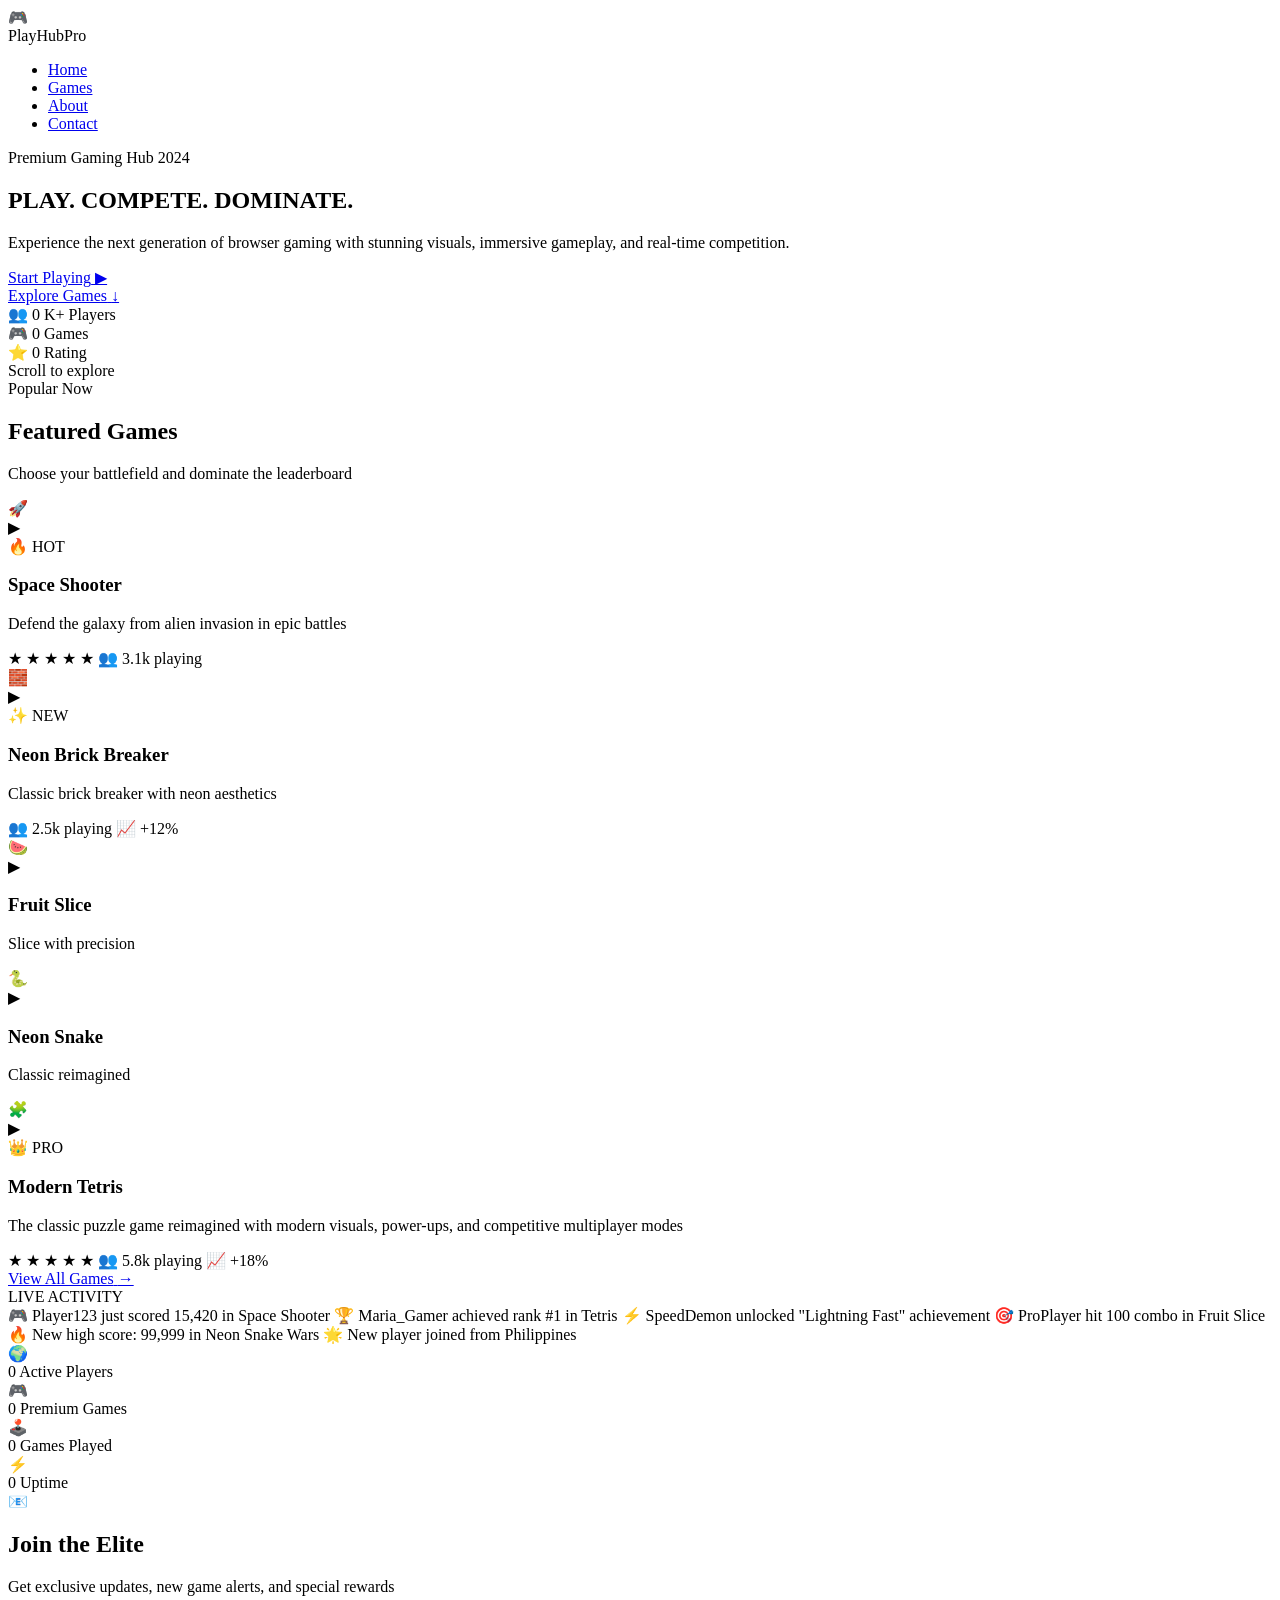
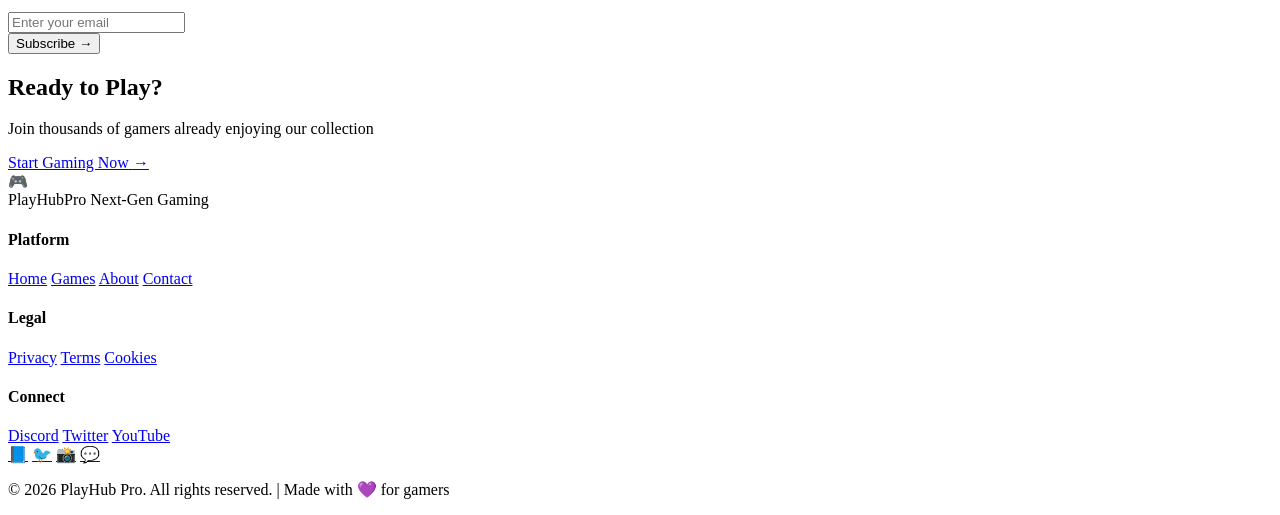
==== index.html @ 6b08fc62 "Add files via upload" ====
<!DOCTYPE html>
<html lang="tl">
<head>
    <meta charset="UTF-8">
    <meta name="viewport" content="width=device-width, initial-scale=1.0">
    <title>PlayHub Pro - Next-Gen Gaming Experience</title>
    <link rel="stylesheet" href="assets/css/index.css">
    <link href="https://fonts.googleapis.com/css2?family=Orbitron:wght@400;700;900&family=Poppins:wght@300;400;600;700&display=swap" rel="stylesheet">
</head>
<body>
    <!-- Custom Cursor -->
    <div class="cursor"></div>
    <div class="cursor-follower"></div>

    <!-- Navigation -->
    <nav class="navbar">
        <div class="nav-brand">
            <div class="logo-wrapper">
                <span class="logo-icon">🎮</span>
                <div class="logo-particles"></div>
            </div>
            <span class="logo-text">PlayHub<span class="pro">Pro</span></span>
        </div>
        <ul class="nav-links">
            <li><a href="index.html" class="active">Home</a></li>
            <li><a href="games.html">Games</a></li>
            <li><a href="about.html">About</a></li>
            <li><a href="contact.html">Contact</a></li>
        </ul>
        <div class="hamburger">
            <span></span>
            <span></span>
            <span></span>
        </div>
    </nav>

    <main class="home-page">
        <!-- Hero Section -->
        <section class="hero-section">
            <div class="hero-particles" id="heroParticles"></div>
            <div class="hero-glow"></div>
            
            <!-- Floating Shapes -->
            <div class="hero-shapes">
                <div class="shape shape-1"></div>
                <div class="shape shape-2"></div>
                <div class="shape shape-3"></div>
                <div class="shape shape-4"></div>
            </div>

            <div class="hero-content">
                <div class="hero-badge">
                    <span class="badge-pulse"></span>
                    <span>Premium Gaming Hub 2024</span>
                </div>
                
                <h1 class="glitch">
                    <span class="glitch-line">PLAY.</span>
                    <span class="glitch-line">COMPETE.</span>
                    <span class="glitch-line">DOMINATE.</span>
                </h1>
                
                <p class="subtitle">Experience the next generation of browser gaming with stunning visuals, immersive gameplay, and real-time competition.</p>
                
                <div class="hero-buttons">
                    <a href="games.html" class="cta-btn magnetic-btn">
                        <span>Start Playing</span>
                        <span class="btn-icon">▶</span>
                        <div class="btn-shine"></div>
                    </a>
                    <a href="#games" class="btn-secondary magnetic-btn">
                        <span>Explore Games</span>
                        <span class="btn-icon">↓</span>
                    </a>
                </div>
                
                <div class="hero-stats">
                    <div class="h-stat">
                        <span class="h-icon">👥</span>
                        <span class="h-value" data-target="50">0</span>
                        <span class="h-label">K+ Players</span>
                    </div>
                    <div class="h-stat">
                        <span class="h-icon">🎮</span>
                        <span class="h-value" data-target="15">0</span>
                        <span class="h-label">Games</span>
                    </div>
                    <div class="h-stat">
                        <span class="h-icon">⭐</span>
                        <span class="h-value" data-target="4.9">0</span>
                        <span class="h-label">Rating</span>
                    </div>
                </div>
            </div>
            
            <div class="scroll-indicator">
                <div class="mouse">
                    <div class="wheel"></div>
                </div>
                <span>Scroll to explore</span>
            </div>
        </section>

        <!-- Featured Games Section -->
        <section class="games-section" id="games">
            <div class="section-header">
                <span class="section-badge">Popular Now</span>
                <h2 class="section-title">Featured Games</h2>
                <p class="section-subtitle">Choose your battlefield and dominate the leaderboard</p>
            </div>
            
            <div class="container">
                <div class="games-grid">
                    <!-- Large Card -->
                    <div class="game-card card-large" data-tilt>
                        <div class="card-border"></div>
                        <div class="card-glow"></div>
                        <div class="card-image">
                            <div class="game-icon-wrapper">
                                <div class="game-icon">🚀</div>
                                <div class="icon-ring"></div>
                            </div>
                            <div class="card-overlay">
                                <span class="play-btn">▶</span>
                            </div>
                            <span class="card-badge badge-hot">🔥 HOT</span>
                        </div>
                        <div class="card-content">
                            <h3>Space Shooter</h3>
                            <p>Defend the galaxy from alien invasion in epic battles</p>
                            <div class="card-stats">
                                <div class="stat-bar">
                                    <div class="stat-fill" style="--target-width: 60%"></div>
                                </div>
                                <div class="stat-row">
                                    <span class="difficulty">
                                        <span class="star filled">★</span>
                                        <span class="star filled">★</span>
                                        <span class="star filled">★</span>
                                        <span class="star">★</span>
                                        <span class="star">★</span>
                                    </span>
                                    <span class="players">👥 3.1k playing</span>
                                </div>
                            </div>
                        </div>
                    </div>

                    <!-- Medium Card -->
                    <div class="game-card card-medium" data-tilt>
                        <div class="card-border"></div>
                        <div class="card-glow"></div>
                        <div class="card-image">
                            <div class="game-icon-wrapper">
                                <div class="game-icon">🧱</div>
                            </div>
                            <div class="card-overlay">
                                <span class="play-btn">▶</span>
                            </div>
                            <span class="card-badge badge-new">✨ NEW</span>
                        </div>
                        <div class="card-content">
                            <h3>Neon Brick Breaker</h3>
                            <p>Classic brick breaker with neon aesthetics</p>
                            <div class="card-stats">
                                <span class="players">👥 2.5k playing</span>
                                <span class="trend up">📈 +12%</span>
                            </div>
                        </div>
                    </div>

                    <!-- Small Cards -->
                    <div class="game-card card-small" data-tilt>
                        <div class="card-border"></div>
                        <div class="card-image">
                            <div class="game-icon-wrapper">
                                <div class="game-icon">🍉</div>
                            </div>
                            <div class="card-overlay">
                                <span class="play-btn">▶</span>
                            </div>
                        </div>
                        <div class="card-content">
                            <h3>Fruit Slice</h3>
                            <p>Slice with precision</p>
                        </div>
                    </div>

                    <div class="game-card card-small" data-tilt>
                        <div class="card-border"></div>
                        <div class="card-image">
                            <div class="game-icon-wrapper">
                                <div class="game-icon">🐍</div>
                            </div>
                            <div class="card-overlay">
                                <span class="play-btn">▶</span>
                            </div>
                        </div>
                        <div class="card-content">
                            <h3>Neon Snake</h3>
                            <p>Classic reimagined</p>
                        </div>
                    </div>

                    <!-- Wide Card -->
                    <div class="game-card card-wide" data-tilt>
                        <div class="card-border"></div>
                        <div class="card-glow"></div>
                        <div class="card-image">
                            <div class="game-icon-wrapper">
                                <div class="game-icon">🧩</div>
                            </div>
                            <div class="card-overlay">
                                <span class="play-btn">▶</span>
                            </div>
                            <span class="card-badge badge-pro">👑 PRO</span>
                        </div>
                        <div class="card-content">
                            <h3>Modern Tetris</h3>
                            <p>The classic puzzle game reimagined with modern visuals, power-ups, and competitive multiplayer modes</p>
                            <div class="card-stats">
                                <div class="stat-row">
                                    <span class="difficulty">
                                        <span class="star filled">★</span>
                                        <span class="star filled">★</span>
                                        <span class="star filled">★</span>
                                        <span class="star filled">★</span>
                                        <span class="star filled">★</span>
                                    </span>
                                    <span class="players">👥 5.8k playing</span>
                                    <span class="trend up">📈 +18%</span>
                                </div>
                            </div>
                        </div>
                    </div>
                </div>
                
                <div class="view-all-wrapper">
                    <a href="games.html" class="btn-outline magnetic-btn">
                        <span>View All Games</span>
                        <span class="btn-icon">→</span>
                    </a>
                </div>
            </div>
        </section>

        <!-- Live Activity Section -->
        <section class="live-section">
            <div class="live-header">
                <div class="live-indicator">
                    <span class="live-dot"></span>
                    <span class="live-text">LIVE ACTIVITY</span>
                </div>
            </div>
            <div class="activity-ticker">
                <div class="ticker-content" id="ticker">
                    <span class="activity-item">🎮 Player123 just scored 15,420 in Space Shooter</span>
                    <span class="activity-item">🏆 Maria_Gamer achieved rank #1 in Tetris</span>
                    <span class="activity-item">⚡ SpeedDemon unlocked "Lightning Fast" achievement</span>
                    <span class="activity-item">🎯 ProPlayer hit 100 combo in Fruit Slice</span>
                    <span class="activity-item">🔥 New high score: 99,999 in Neon Snake Wars</span>
                    <span class="activity-item">🌟 New player joined from Philippines</span>
                </div>
            </div>
        </section>

        <!-- Stats Section -->
        <section class="stats-section">
            <div class="stats-glow"></div>
            <div class="container">
                <div class="stats-grid">
                    <div class="stat-box">
                        <div class="stat-icon-wrap">
                            <span class="s-icon">🌍</span>
                        </div>
                        <span class="s-number" data-target="50" data-suffix="K+">0</span>
                        <span class="s-label">Active Players</span>
                        <div class="s-progress">
                            <div class="s-fill"></div>
                        </div>
                    </div>
                    <div class="stat-box">
                        <div class="stat-icon-wrap">
                            <span class="s-icon">🎮</span>
                        </div>
                        <span class="s-number" data-target="15" data-suffix="+">0</span>
                        <span class="s-label">Premium Games</span>
                        <div class="s-progress">
                            <div class="s-fill"></div>
                        </div>
                    </div>
                    <div class="stat-box">
                        <div class="stat-icon-wrap">
                            <span class="s-icon">🕹️</span>
                        </div>
                        <span class="s-number" data-target="1" data-suffix="M+">0</span>
                        <span class="s-label">Games Played</span>
                        <div class="s-progress">
                            <div class="s-fill"></div>
                        </div>
                    </div>
                    <div class="stat-box">
                        <div class="stat-icon-wrap">
                            <span class="s-icon">⚡</span>
                        </div>
                        <span class="s-number" data-target="99" data-suffix="%">0</span>
                        <span class="s-label">Uptime</span>
                        <div class="s-progress">
                            <div class="s-fill"></div>
                        </div>
                    </div>
                </div>
            </div>
        </section>

        <!-- Newsletter Section -->
        <section class="newsletter-section">
            <div class="newsletter-glow"></div>
            <div class="newsletter-content">
                <div class="newsletter-icon">📧</div>
                <h2>Join the Elite</h2>
                <p>Get exclusive updates, new game alerts, and special rewards</p>
                <form class="newsletter-form">
                    <div class="input-wrapper magnetic-input">
                        <input type="email" placeholder="Enter your email" required>
                        <div class="input-border"></div>
                    </div>
                    <button type="submit" class="cta-btn submit-btn">
                        <span>Subscribe</span>
                        <span class="btn-icon">→</span>
                    </button>
                </form>
            </div>
        </section>

        <!-- CTA Section -->
        <section class="cta-section">
            <div class="cta-glow"></div>
            <div class="cta-content">
                <h2>Ready to Play?</h2>
                <p>Join thousands of gamers already enjoying our collection</p>
                <a href="games.html" class="cta-btn magnetic-btn">
                    <span>Start Gaming Now</span>
                    <span class="btn-icon">→</span>
                    <div class="btn-shine"></div>
                </a>
            </div>
        </section>
    </main>

    <!-- Footer -->
    <footer class="footer">
        <div class="footer-glow"></div>
        <div class="footer-content">
            <div class="footer-brand">
                <div class="logo-wrapper">
                    <span class="logo-icon">🎮</span>
                </div>
                <div class="brand-text">
                    <span class="brand-name">PlayHub<span class="pro">Pro</span></span>
                    <span class="brand-tagline">Next-Gen Gaming</span>
                </div>
            </div>
            <div class="footer-links">
                <div class="link-group">
                    <h4>Platform</h4>
                    <a href="index.html">Home</a>
                    <a href="games.html">Games</a>
                    <a href="about.html">About</a>
                    <a href="contact.html">Contact</a>
                </div>
                <div class="link-group">
                    <h4>Legal</h4>
                    <a href="#">Privacy</a>
                    <a href="#">Terms</a>
                    <a href="#">Cookies</a>
                </div>
                <div class="link-group">
                    <h4>Connect</h4>
                    <a href="#">Discord</a>
                    <a href="#">Twitter</a>
                    <a href="#">YouTube</a>
                </div>
            </div>
            <div class="footer-social">
                <a href="#" class="social-icon magnetic-icon" data-tooltip="Facebook">📘</a>
                <a href="#" class="social-icon magnetic-icon" data-tooltip="Twitter">🐦</a>
                <a href="#" class="social-icon magnetic-icon" data-tooltip="Instagram">📸</a>
                <a href="#" class="social-icon magnetic-icon" data-tooltip="Discord">💬</a>
            </div>
        </div>
        <div class="footer-bottom">
            <div class="footer-line"></div>
            <p>&copy; 2026 PlayHub Pro. All rights reserved. | Made with 💜 for gamers</p>
        </div>
    </footer>

    <script src="assets/js/index.js"></script>
</body>
</html>
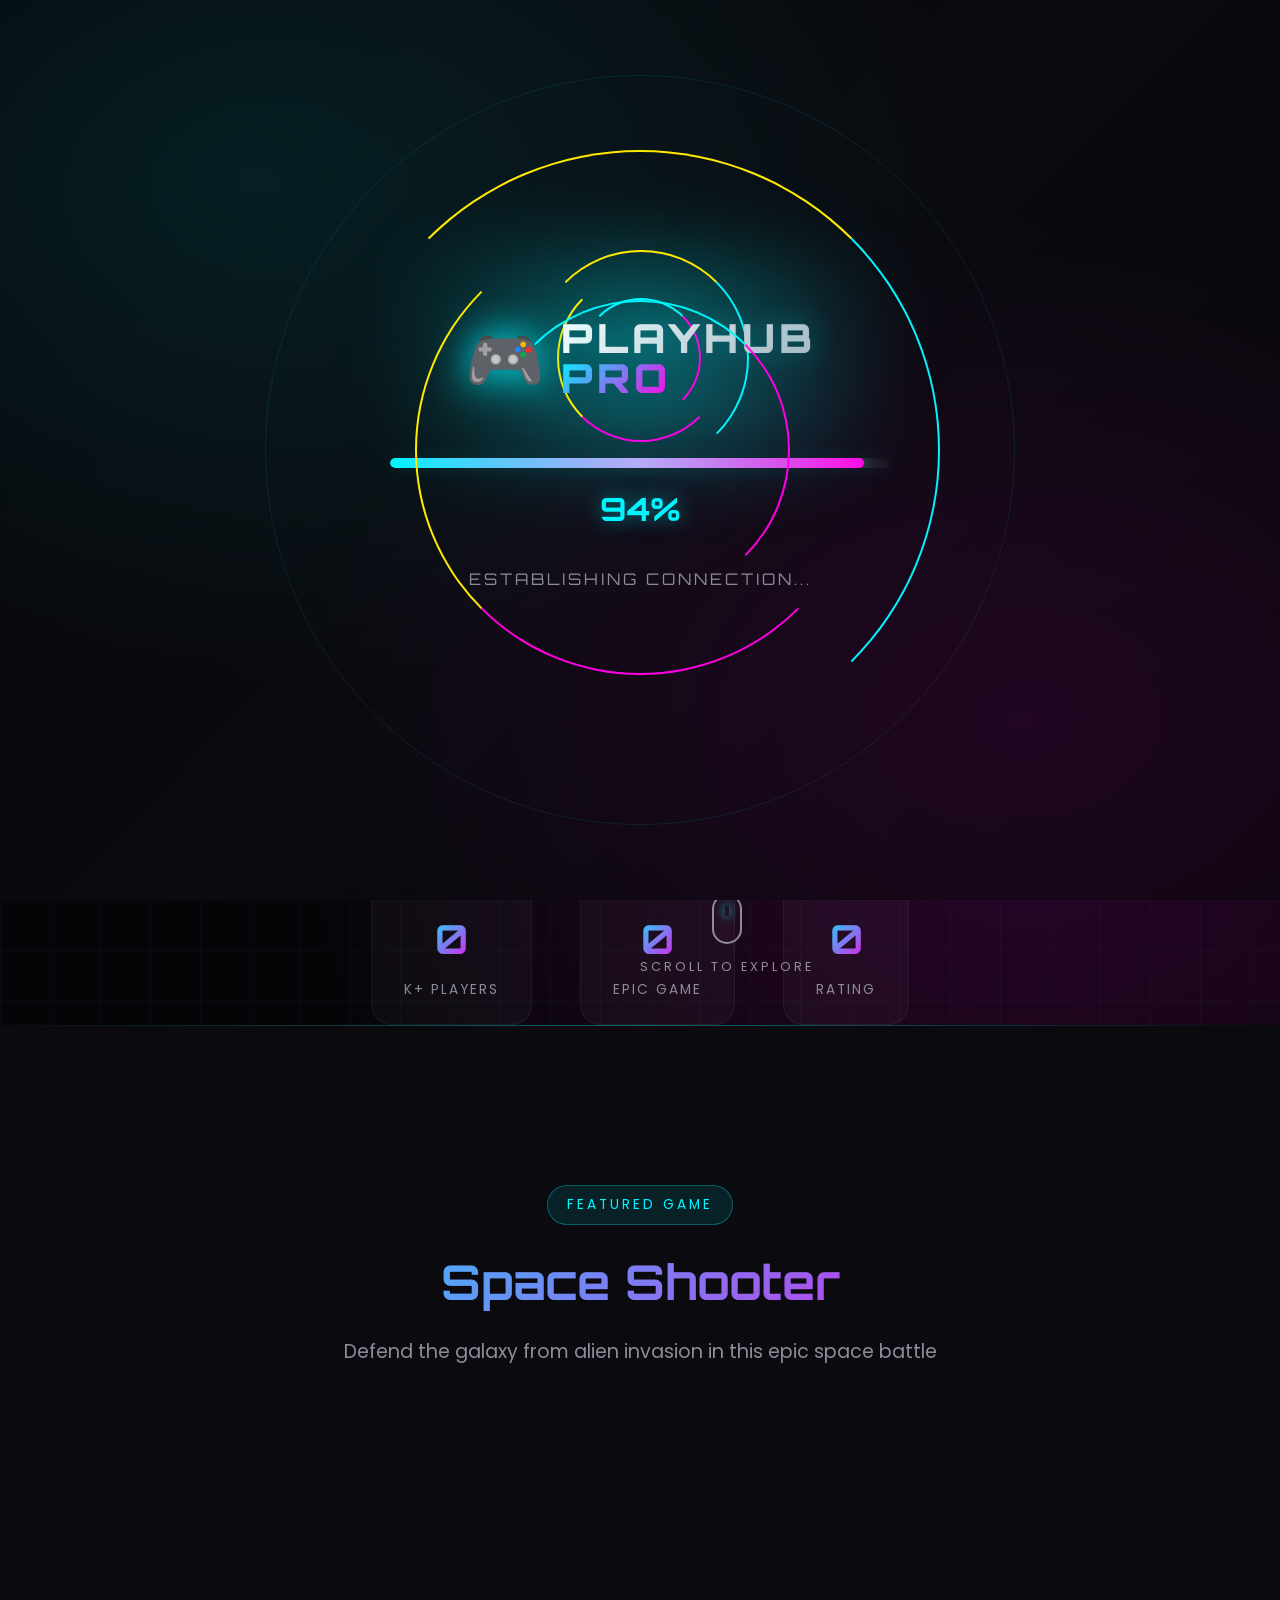
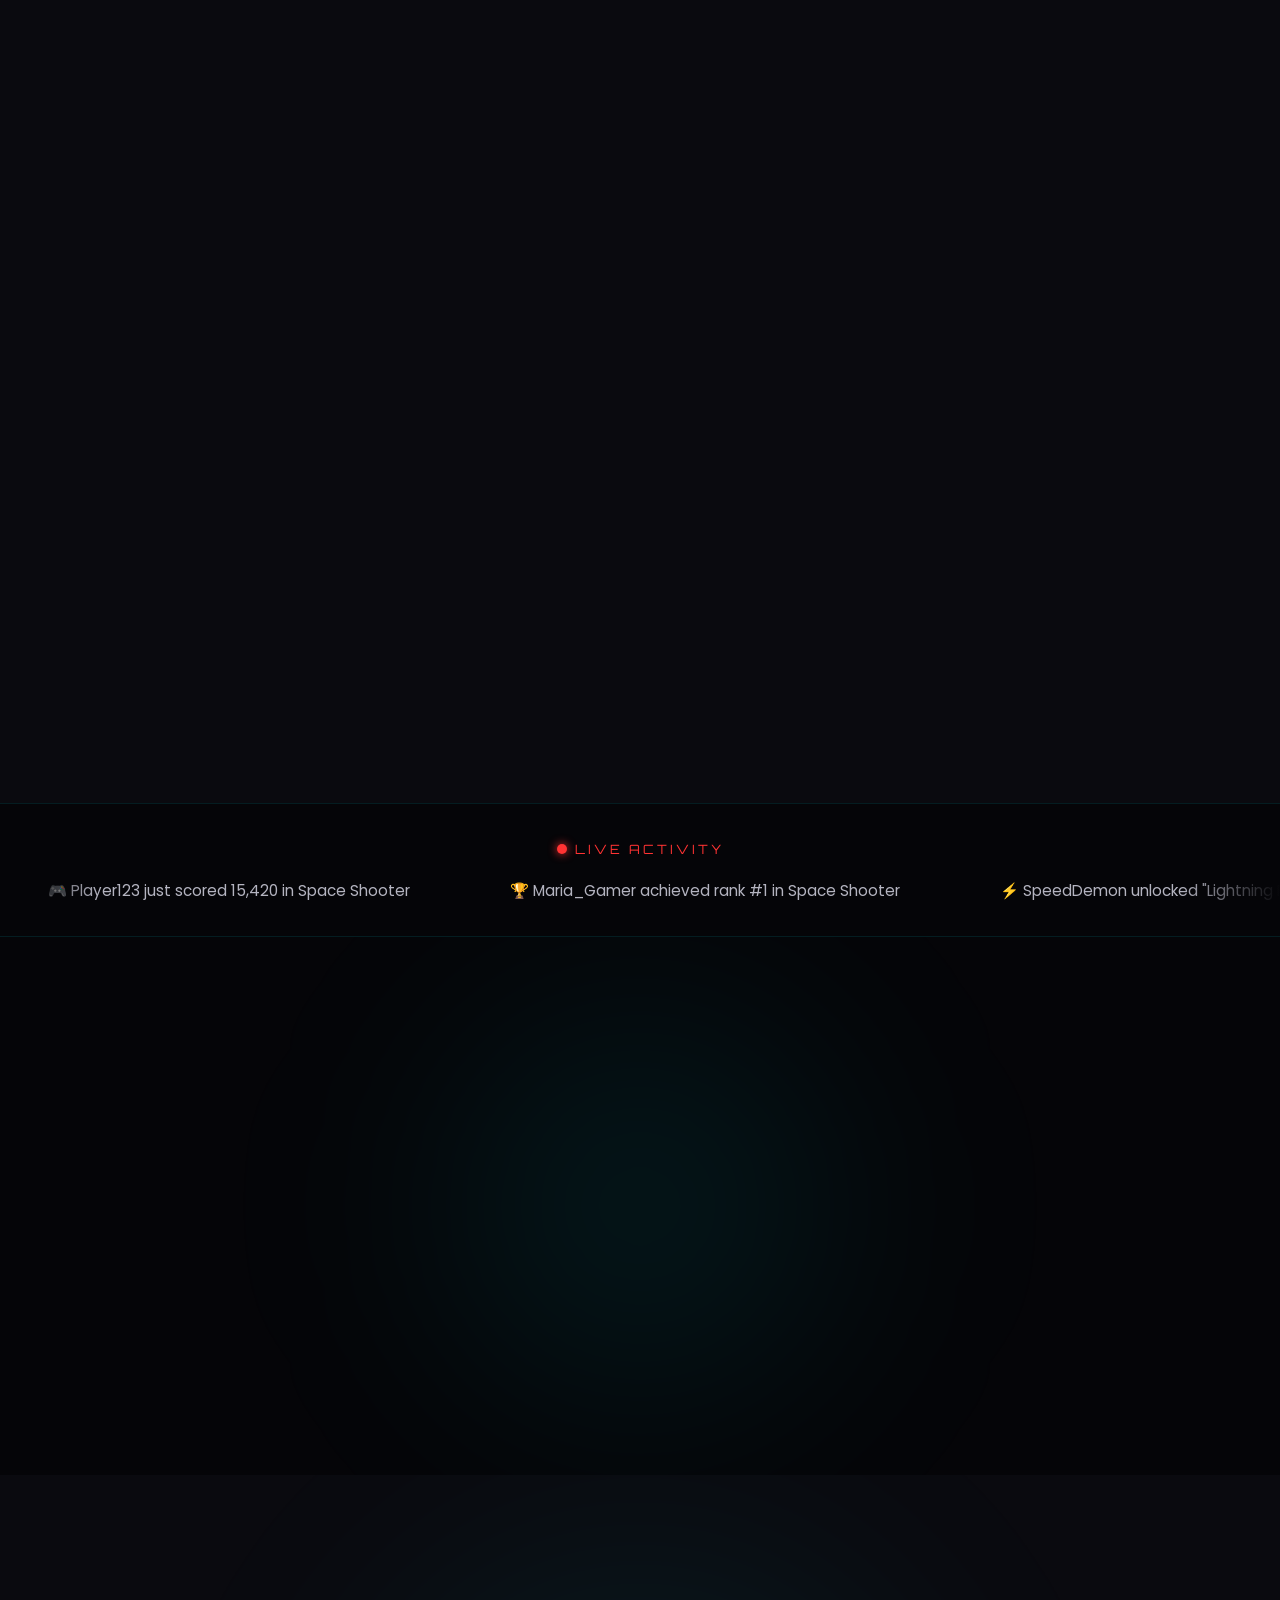
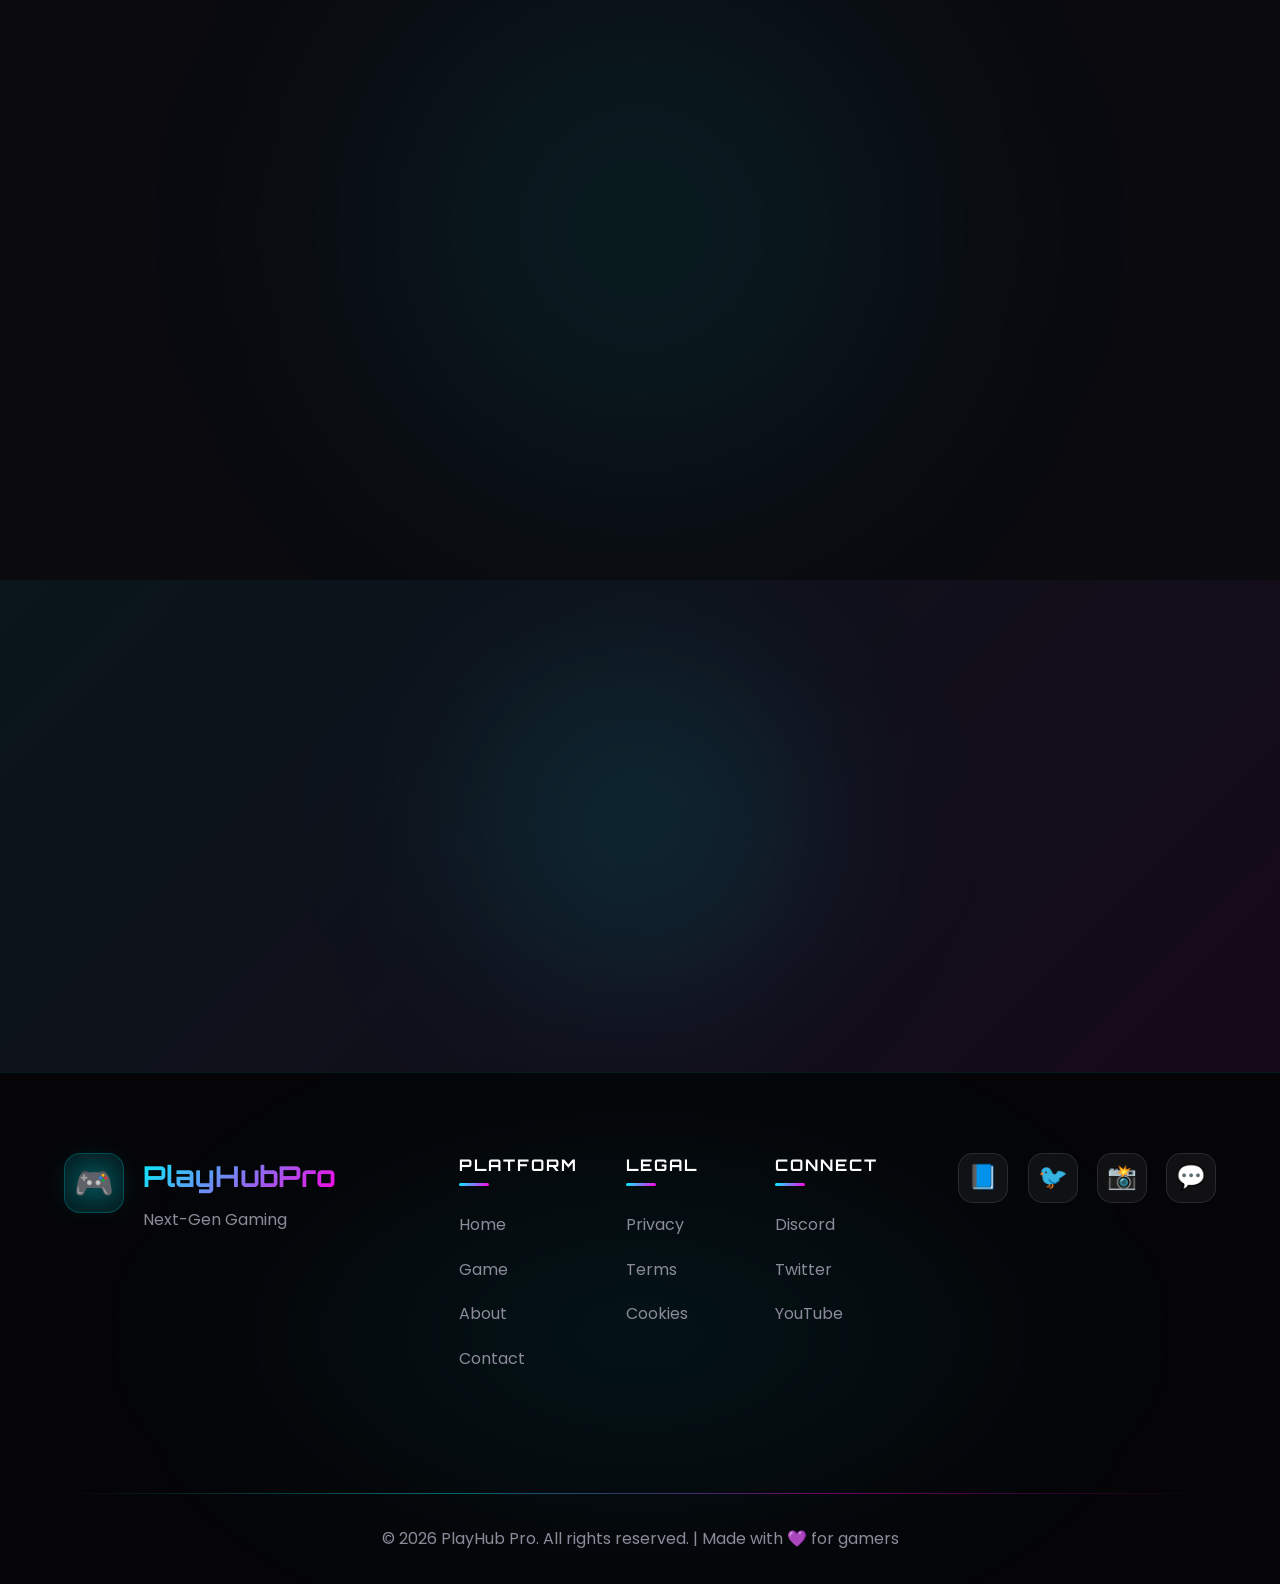
==== commit c67cb31d: "Add files via upload" ====
--- a/index.html
+++ b/index.html
@@ -4,7 +4,7 @@
     <meta charset="UTF-8">
     <meta name="viewport" content="width=device-width, initial-scale=1.0">
     <title>PlayHub Pro - Next-Gen Gaming Experience</title>
-    <link rel="stylesheet" href="assets/css/index.css">
+    <link rel="stylesheet" href="index.css">
     <link href="https://fonts.googleapis.com/css2?family=Orbitron:wght@400;700;900&family=Poppins:wght@300;400;600;700&display=swap" rel="stylesheet">
 </head>
 <body>
@@ -23,7 +23,7 @@
         </div>
         <ul class="nav-links">
             <li><a href="index.html" class="active">Home</a></li>
-            <li><a href="games.html">Games</a></li>
+            <li><a href="game.html">Game</a></li>
             <li><a href="about.html">About</a></li>
             <li><a href="contact.html">Contact</a></li>
         </ul>
@@ -63,13 +63,13 @@
                 <p class="subtitle">Experience the next generation of browser gaming with stunning visuals, immersive gameplay, and real-time competition.</p>
                 
                 <div class="hero-buttons">
-                    <a href="games.html" class="cta-btn magnetic-btn">
+                    <a href="game.html" class="cta-btn magnetic-btn">
                         <span>Start Playing</span>
                         <span class="btn-icon">▶</span>
                         <div class="btn-shine"></div>
                     </a>
-                    <a href="#games" class="btn-secondary magnetic-btn">
-                        <span>Explore Games</span>
+                    <a href="#game-preview" class="btn-secondary magnetic-btn">
+                        <span>View Game</span>
                         <span class="btn-icon">↓</span>
                     </a>
                 </div>
@@ -82,8 +82,8 @@
                     </div>
                     <div class="h-stat">
                         <span class="h-icon">🎮</span>
-                        <span class="h-value" data-target="15">0</span>
-                        <span class="h-label">Games</span>
+                        <span class="h-value" data-target="1">0</span>
+                        <span class="h-label">Epic Game</span>
                     </div>
                     <div class="h-stat">
                         <span class="h-icon">⭐</span>
@@ -101,145 +101,52 @@
             </div>
         </section>
 
-        <!-- Featured Games Section -->
-        <section class="games-section" id="games">
+        <!-- Featured Game Section -->
+        <section class="games-section" id="game-preview">
             <div class="section-header">
-                <span class="section-badge">Popular Now</span>
-                <h2 class="section-title">Featured Games</h2>
-                <p class="section-subtitle">Choose your battlefield and dominate the leaderboard</p>
+                <span class="section-badge">Featured Game</span>
+                <h2 class="section-title">Space Shooter</h2>
+                <p class="section-subtitle">Defend the galaxy from alien invasion in this epic space battle</p>
             </div>
             
             <div class="container">
-                <div class="games-grid">
-                    <!-- Large Card -->
-                    <div class="game-card card-large" data-tilt>
-                        <div class="card-border"></div>
-                        <div class="card-glow"></div>
-                        <div class="card-image">
-                            <div class="game-icon-wrapper">
-                                <div class="game-icon">🚀</div>
-                                <div class="icon-ring"></div>
+                <div class="featured-game-card" data-tilt>
+                    <div class="card-border"></div>
+                    <div class="card-glow"></div>
+                    <div class="card-image">
+                        <div class="game-icon-wrapper">
+                            <div class="game-icon">🚀</div>
+                            <div class="icon-ring"></div>
+                        </div>
+                        <div class="card-overlay">
+                            <a href="game.html" class="play-btn">▶</a>
+                        </div>
+                        <span class="card-badge badge-hot">🔥 HOT</span>
+                    </div>
+                    <div class="card-content">
+                        <h3>Space Shooter</h3>
+                        <p>Pilot your spacecraft through waves of alien invaders. Collect power-ups, dodge enemy fire, and save the galaxy in this action-packed shooting game.</p>
+                        <div class="card-stats">
+                            <div class="stat-bar">
+                                <div class="stat-fill" style="--target-width: 85%"></div>
                             </div>
-                            <div class="card-overlay">
-                                <span class="play-btn">▶</span>
+                            <div class="stat-row">
+                                <span class="difficulty">
+                                    <span class="star filled">★</span>
+                                    <span class="star filled">★</span>
+                                    <span class="star filled">★</span>
+                                    <span class="star filled">★</span>
+                                    <span class="star">★</span>
+                                </span>
+                                <span class="players">👥 12.5k playing</span>
+                                <span class="trend up">📈 +24%</span>
                             </div>
-                            <span class="card-badge badge-hot">🔥 HOT</span>
-                        </div>
-                        <div class="card-content">
-                            <h3>Space Shooter</h3>
-                            <p>Defend the galaxy from alien invasion in epic battles</p>
-                            <div class="card-stats">
-                                <div class="stat-bar">
-                                    <div class="stat-fill" style="--target-width: 60%"></div>
-                                </div>
-                                <div class="stat-row">
-                                    <span class="difficulty">
-                                        <span class="star filled">★</span>
-                                        <span class="star filled">★</span>
-                                        <span class="star filled">★</span>
-                                        <span class="star">★</span>
-                                        <span class="star">★</span>
-                                    </span>
-                                    <span class="players">👥 3.1k playing</span>
-                                </div>
-                            </div>
-                        </div>
-                    </div>
-
-                    <!-- Medium Card -->
-                    <div class="game-card card-medium" data-tilt>
-                        <div class="card-border"></div>
-                        <div class="card-glow"></div>
-                        <div class="card-image">
-                            <div class="game-icon-wrapper">
-                                <div class="game-icon">🧱</div>
-                            </div>
-                            <div class="card-overlay">
-                                <span class="play-btn">▶</span>
-                            </div>
-                            <span class="card-badge badge-new">✨ NEW</span>
-                        </div>
-                        <div class="card-content">
-                            <h3>Neon Brick Breaker</h3>
-                            <p>Classic brick breaker with neon aesthetics</p>
-                            <div class="card-stats">
-                                <span class="players">👥 2.5k playing</span>
-                                <span class="trend up">📈 +12%</span>
-                            </div>
-                        </div>
-                    </div>
-
-                    <!-- Small Cards -->
-                    <div class="game-card card-small" data-tilt>
-                        <div class="card-border"></div>
-                        <div class="card-image">
-                            <div class="game-icon-wrapper">
-                                <div class="game-icon">🍉</div>
-                            </div>
-                            <div class="card-overlay">
-                                <span class="play-btn">▶</span>
-                            </div>
-                        </div>
-                        <div class="card-content">
-                            <h3>Fruit Slice</h3>
-                            <p>Slice with precision</p>
-                        </div>
-                    </div>
-
-                    <div class="game-card card-small" data-tilt>
-                        <div class="card-border"></div>
-                        <div class="card-image">
-                            <div class="game-icon-wrapper">
-                                <div class="game-icon">🐍</div>
-                            </div>
-                            <div class="card-overlay">
-                                <span class="play-btn">▶</span>
-                            </div>
-                        </div>
-                        <div class="card-content">
-                            <h3>Neon Snake</h3>
-                            <p>Classic reimagined</p>
-                        </div>
-                    </div>
-
-                    <!-- Wide Card -->
-                    <div class="game-card card-wide" data-tilt>
-                        <div class="card-border"></div>
-                        <div class="card-glow"></div>
-                        <div class="card-image">
-                            <div class="game-icon-wrapper">
-                                <div class="game-icon">🧩</div>
-                            </div>
-                            <div class="card-overlay">
-                                <span class="play-btn">▶</span>
-                            </div>
-                            <span class="card-badge badge-pro">👑 PRO</span>
-                        </div>
-                        <div class="card-content">
-                            <h3>Modern Tetris</h3>
-                            <p>The classic puzzle game reimagined with modern visuals, power-ups, and competitive multiplayer modes</p>
-                            <div class="card-stats">
-                                <div class="stat-row">
-                                    <span class="difficulty">
-                                        <span class="star filled">★</span>
-                                        <span class="star filled">★</span>
-                                        <span class="star filled">★</span>
-                                        <span class="star filled">★</span>
-                                        <span class="star filled">★</span>
-                                    </span>
-                                    <span class="players">👥 5.8k playing</span>
-                                    <span class="trend up">📈 +18%</span>
-                                </div>
-                            </div>
-                        </div>
-                    </div>
-                </div>
-                
-                <div class="view-all-wrapper">
-                    <a href="games.html" class="btn-outline magnetic-btn">
-                        <span>View All Games</span>
-                        <span class="btn-icon">→</span>
-                    </a>
+                        </div>
+                        <a href="game.html" class="cta-btn play-now-btn">
+                            <span>Play Now</span>
+                            <span class="btn-icon">→</span>
+                        </a>
+                    </div>
                 </div>
             </div>
         </section>
@@ -255,10 +162,10 @@
             <div class="activity-ticker">
                 <div class="ticker-content" id="ticker">
                     <span class="activity-item">🎮 Player123 just scored 15,420 in Space Shooter</span>
-                    <span class="activity-item">🏆 Maria_Gamer achieved rank #1 in Tetris</span>
+                    <span class="activity-item">🏆 Maria_Gamer achieved rank #1 in Space Shooter</span>
                     <span class="activity-item">⚡ SpeedDemon unlocked "Lightning Fast" achievement</span>
-                    <span class="activity-item">🎯 ProPlayer hit 100 combo in Fruit Slice</span>
-                    <span class="activity-item">🔥 New high score: 99,999 in Neon Snake Wars</span>
+                    <span class="activity-item">🎯 ProPlayer hit 100 combo in Space Shooter</span>
+                    <span class="activity-item">🔥 New high score: 99,999 in Space Shooter</span>
                     <span class="activity-item">🌟 New player joined from Philippines</span>
                 </div>
             </div>
@@ -283,8 +190,8 @@
                         <div class="stat-icon-wrap">
                             <span class="s-icon">🎮</span>
                         </div>
-                        <span class="s-number" data-target="15" data-suffix="+">0</span>
-                        <span class="s-label">Premium Games</span>
+                        <span class="s-number" data-target="1" data-suffix="">0</span>
+                        <span class="s-label">Epic Game</span>
                         <div class="s-progress">
                             <div class="s-fill"></div>
                         </div>
@@ -319,7 +226,7 @@
             <div class="newsletter-content">
                 <div class="newsletter-icon">📧</div>
                 <h2>Join the Elite</h2>
-                <p>Get exclusive updates, new game alerts, and special rewards</p>
+                <p>Get exclusive updates, new features, and special rewards</p>
                 <form class="newsletter-form">
                     <div class="input-wrapper magnetic-input">
                         <input type="email" placeholder="Enter your email" required>
@@ -338,8 +245,8 @@
             <div class="cta-glow"></div>
             <div class="cta-content">
                 <h2>Ready to Play?</h2>
-                <p>Join thousands of gamers already enjoying our collection</p>
-                <a href="games.html" class="cta-btn magnetic-btn">
+                <p>Join thousands of gamers already enjoying Space Shooter</p>
+                <a href="game.html" class="cta-btn magnetic-btn">
                     <span>Start Gaming Now</span>
                     <span class="btn-icon">→</span>
                     <div class="btn-shine"></div>
@@ -365,7 +272,7 @@
                 <div class="link-group">
                     <h4>Platform</h4>
                     <a href="index.html">Home</a>
-                    <a href="games.html">Games</a>
+                    <a href="game.html">Game</a>
                     <a href="about.html">About</a>
                     <a href="contact.html">Contact</a>
                 </div>
@@ -395,6 +302,6 @@
         </div>
     </footer>
 
-    <script src="assets/js/index.js"></script>
+    <script src="index.js"></script>
 </body>
 </html>
--- a/index.css
+++ b/index.css
@@ -0,0 +1,2072 @@
+/* ╔══════════════════════════════════════════════════════════════╗
+   ║          PLAYHUB PRO - INDEX PAGE CSS                       ║
+   ║     Enhanced with New Animations & Effects                  ║
+   ╚══════════════════════════════════════════════════════════════╝ */
+
+:root {
+    --primary: #00f5ff;
+    --primary-dark: #00c4cc;
+    --secondary: #ff00e4;
+    --secondary-dark: #cc00b6;
+    --accent: #ffea00;
+    --accent-dark: #ccbb00;
+    --dark: #0a0a0f;
+    --darker: #050508;
+    --dark-light: #12121a;
+    --light: #ffffff;
+    --gray: #8b8b9a;
+    --gray-light: #b4b4c0;
+    
+    --gradient-1: linear-gradient(135deg, #00f5ff 0%, #ff00e4 100%);
+    --gradient-2: linear-gradient(45deg, #ff00e4 0%, #ffea00 100%);
+    --gradient-3: linear-gradient(135deg, #00f5ff 0%, #ffea00 100%);
+    --gradient-animated: linear-gradient(90deg, #00f5ff, #ff00e4, #ffea00, #00f5ff);
+    
+    --glow-primary: 0 0 20px rgba(0, 245, 255, 0.5);
+    --glow-secondary: 0 0 20px rgba(255, 0, 228, 0.5);
+    
+    --transition-fast: all 0.2s cubic-bezier(0.4, 0, 0.2, 1);
+    --transition: all 0.3s cubic-bezier(0.4, 0, 0.2, 1);
+    --transition-slow: all 0.5s cubic-bezier(0.4, 0, 0.2, 1);
+    --transition-bounce: all 0.4s cubic-bezier(0.68, -0.55, 0.265, 1.55);
+    --transition-spring: all 0.6s cubic-bezier(0.175, 0.885, 0.32, 1.275);
+}
+
+* {
+    margin: 0;
+    padding: 0;
+    box-sizing: border-box;
+}
+
+html {
+    scroll-behavior: smooth;
+}
+
+body {
+    font-family: 'Poppins', sans-serif;
+    background: var(--darker);
+    color: var(--light);
+    line-height: 1.6;
+    overflow-x: hidden;
+    cursor: none;
+}
+
+/* ===== CUSTOM CURSOR ===== */
+.cursor {
+    position: fixed;
+    width: 20px;
+    height: 20px;
+    border: 2px solid var(--primary);
+    border-radius: 50%;
+    pointer-events: none;
+    z-index: 99999;
+    transition: transform 0.15s ease, background 0.2s ease;
+    mix-blend-mode: difference;
+    animation: cursorPulse 2s ease-in-out infinite;
+    transform: translate(-50%, -50%);
+}
+
+.cursor-follower {
+    position: fixed;
+    width: 40px;
+    height: 40px;
+    background: radial-gradient(circle, rgba(0, 245, 255, 0.3) 0%, transparent 70%);
+    border-radius: 50%;
+    pointer-events: none;
+    z-index: 99998;
+    transition: transform 0.3s ease, width 0.3s ease, height 0.3s ease;
+    transform: translate(-50%, -50%);
+}
+
+@keyframes cursorPulse {
+    0%, 100% { transform: translate(-50%, -50%) scale(1); }
+    50% { transform: translate(-50%, -50%) scale(1.2); }
+}
+
+.cursor.hover {
+    transform: translate(-50%, -50%) scale(2);
+    background: rgba(0, 245, 255, 0.1);
+    border-color: var(--secondary);
+}
+
+/* ===== NAVIGATION ===== */
+.navbar {
+    position: fixed;
+    top: 20px;
+    left: 50%;
+    transform: translateX(-50%) translateY(-100%);
+    width: 90%;
+    max-width: 1200px;
+    padding: 1rem 2rem;
+    display: flex;
+    justify-content: space-between;
+    align-items: center;
+    background: rgba(10, 10, 15, 0.7);
+    backdrop-filter: blur(20px) saturate(180%);
+    border-radius: 50px;
+    border: 1px solid rgba(0, 245, 255, 0.2);
+    z-index: 1000;
+    animation: navDrop 1s cubic-bezier(0.175, 0.885, 0.32, 1.275) forwards;
+    animation-delay: 0.5s;
+    box-shadow: 0 10px 40px rgba(0, 0, 0, 0.5), inset 0 1px 0 rgba(255, 255, 255, 0.1);
+}
+
+@keyframes navDrop {
+    to { transform: translateX(-50%) translateY(0); }
+}
+
+.navbar.scrolled {
+    background: rgba(10, 10, 15, 0.95);
+    box-shadow: 0 10px 40px rgba(0, 0, 0, 0.5), 0 0 30px rgba(0, 245, 255, 0.2);
+    border-color: rgba(0, 245, 255, 0.4);
+}
+
+.nav-brand {
+    display: flex;
+    align-items: center;
+    gap: 0.75rem;
+    font-family: 'Orbitron', sans-serif;
+    font-size: 1.5rem;
+    font-weight: 700;
+    cursor: pointer;
+    transition: var(--transition-spring);
+}
+
+.nav-brand:hover {
+    transform: scale(1.05);
+    filter: drop-shadow(0 0 20px rgba(0, 245, 255, 0.5));
+}
+
+.nav-brand:hover .logo-icon {
+    animation: logoShake 0.5s ease-in-out;
+}
+
+@keyframes logoShake {
+    0%, 100% { transform: translateY(0) rotate(0deg); }
+    25% { transform: translateY(-5px) rotate(-10deg); }
+    50% { transform: translateY(0) rotate(0deg); }
+    75% { transform: translateY(-5px) rotate(10deg); }
+}
+
+.logo-wrapper {
+    position: relative;
+    display: flex;
+    align-items: center;
+    justify-content: center;
+}
+
+.logo-icon {
+    font-size: 2.2rem;
+    animation: logoFloat 3s ease-in-out infinite;
+    filter: drop-shadow(0 0 15px rgba(0, 245, 255, 0.6));
+    z-index: 2;
+}
+
+@keyframes logoFloat {
+    0%, 100% { transform: translateY(0) rotate(0deg); }
+    50% { transform: translateY(-10px) rotate(5deg); }
+}
+
+.logo-particles {
+    position: absolute;
+    width: 100%;
+    height: 100%;
+    animation: particleOrbit 3s linear infinite;
+}
+
+.logo-particles::before,
+.logo-particles::after {
+    content: '';
+    position: absolute;
+    width: 6px;
+    height: 6px;
+    background: var(--primary);
+    border-radius: 50%;
+    box-shadow: 0 0 15px var(--primary);
+}
+
+.logo-particles::before {
+    top: -15px;
+    left: 50%;
+    transform: translateX(-50%);
+    animation: particlePulse 1.5s ease-in-out infinite;
+}
+
+.logo-particles::after {
+    bottom: -15px;
+    left: 50%;
+    transform: translateX(-50%);
+    animation: particlePulse 1.5s ease-in-out infinite 0.75s;
+}
+
+@keyframes particlePulse {
+    0%, 100% { transform: translateX(-50%) scale(1); opacity: 1; }
+    50% { transform: translateX(-50%) scale(1.5); opacity: 0.7; }
+}
+
+.logo-text {
+    background: linear-gradient(135deg, #fff 0%, var(--gray-light) 100%);
+    -webkit-background-clip: text;
+    -webkit-text-fill-color: transparent;
+}
+
+.logo-text .pro {
+    background: var(--gradient-animated);
+    background-size: 300% 300%;
+    -webkit-background-clip: text;
+    -webkit-text-fill-color: transparent;
+    animation: gradientShift 3s ease infinite;
+}
+
+@keyframes gradientShift {
+    0%, 100% { background-position: 0% 50%; }
+    50% { background-position: 100% 50%; }
+}
+
+.nav-links {
+    display: flex;
+    list-style: none;
+    gap: 2.5rem;
+}
+
+.nav-links a {
+    color: var(--light);
+    text-decoration: none;
+    font-weight: 500;
+    position: relative;
+    padding: 0.5rem 1rem;
+    transition: var(--transition);
+    font-size: 0.95rem;
+    letter-spacing: 0.5px;
+    border-radius: 25px;
+    overflow: hidden;
+}
+
+.nav-links a::before {
+    content: '';
+    position: absolute;
+    top: 0;
+    left: 0;
+    width: 100%;
+    height: 100%;
+    background: var(--gradient-1);
+    opacity: 0;
+    transition: var(--transition);
+    z-index: -1;
+    border-radius: 25px;
+    transform: scale(0.8);
+}
+
+.nav-links a::after {
+    content: '';
+    position: absolute;
+    bottom: 0;
+    left: 50%;
+    transform: translateX(-50%) scaleX(0);
+    width: 60%;
+    height: 2px;
+    background: var(--primary);
+    transition: transform 0.3s ease;
+    box-shadow: 0 0 10px var(--primary);
+}
+
+.nav-links a:hover::before,
+.nav-links a.active::before {
+    opacity: 0.15;
+    transform: scale(1);
+}
+
+.nav-links a:hover::after,
+.nav-links a.active::after {
+    transform: translateX(-50%) scaleX(1);
+}
+
+.nav-links a:hover {
+    color: var(--primary);
+    transform: translateY(-2px);
+}
+
+.hamburger {
+    display: none;
+    flex-direction: column;
+    gap: 5px;
+    cursor: pointer;
+    padding: 8px;
+    z-index: 1001;
+}
+
+.hamburger span {
+    width: 28px;
+    height: 3px;
+    background: var(--light);
+    border-radius: 3px;
+    transition: var(--transition);
+}
+
+/* ===== HERO SECTION ===== */
+.hero-section {
+    position: relative;
+    padding-top: 140px;
+    min-height: 100vh;
+    display: flex;
+    align-items: center;
+    justify-content: center;
+    background: 
+        radial-gradient(ellipse at 20% 20%, rgba(0, 245, 255, 0.15) 0%, transparent 50%),
+        radial-gradient(ellipse at 80% 80%, rgba(255, 0, 228, 0.15) 0%, transparent 50%),
+        var(--darker);
+    overflow: hidden;
+}
+
+.hero-section::before {
+    content: '';
+    position: absolute;
+    top: 0;
+    left: 0;
+    width: 100%;
+    height: 100%;
+    background-image: 
+        linear-gradient(rgba(0, 245, 255, 0.03) 1px, transparent 1px),
+        linear-gradient(90deg, rgba(0, 245, 255, 0.03) 1px, transparent 1px);
+    background-size: 50px 50px;
+    animation: gridMove 20s linear infinite;
+    pointer-events: none;
+}
+
+@keyframes gridMove {
+    0% { transform: perspective(500px) rotateX(60deg) translateY(0); }
+    100% { transform: perspective(500px) rotateX(60deg) translateY(50px); }
+}
+
+.hero-particles {
+    position: absolute;
+    top: 0;
+    left: 0;
+    width: 100%;
+    height: 100%;
+    pointer-events: none;
+    z-index: 0;
+}
+
+.h-particle {
+    position: absolute;
+    width: 4px;
+    height: 4px;
+    background: var(--primary);
+    border-radius: 50%;
+    box-shadow: 0 0 10px var(--primary);
+    animation: particleFloat 15s infinite;
+}
+
+@keyframes particleFloat {
+    0%, 100% { transform: translateY(100vh) scale(0); opacity: 0; }
+    10% { opacity: 1; transform: translateY(90vh) scale(1); }
+    90% { opacity: 1; transform: translateY(10vh) scale(1); }
+    100% { transform: translateY(-100px) scale(0); opacity: 0; }
+}
+
+.hero-glow {
+    position: absolute;
+    top: 50%;
+    left: 50%;
+    transform: translate(-50%, -50%);
+    width: 800px;
+    height: 800px;
+    background: radial-gradient(circle, rgba(0, 245, 255, 0.1) 0%, transparent 50%);
+    filter: blur(60px);
+    z-index: 0;
+    animation: glowBreathe 6s ease-in-out infinite;
+}
+
+@keyframes glowBreathe {
+    0%, 100% { opacity: 0.5; transform: translate(-50%, -50%) scale(1); }
+    50% { opacity: 1; transform: translate(-50%, -50%) scale(1.2); }
+}
+
+.hero-shapes {
+    position: absolute;
+    width: 100%;
+    height: 100%;
+    pointer-events: none;
+    z-index: 0;
+}
+
+.shape {
+    position: absolute;
+    opacity: 0.1;
+    animation: shapeFloat 20s infinite ease-in-out;
+}
+
+.shape-1 {
+    width: 100px;
+    height: 100px;
+    border: 2px solid var(--primary);
+    top: 20%;
+    left: 10%;
+    transform: rotate(45deg);
+}
+
+.shape-2 {
+    width: 150px;
+    height: 150px;
+    border: 2px solid var(--secondary);
+    border-radius: 50%;
+    top: 60%;
+    right: 15%;
+    animation-delay: -5s;
+}
+
+.shape-3 {
+    width: 80px;
+    height: 80px;
+    background: var(--accent);
+    clip-path: polygon(50% 0%, 100% 50%, 50% 100%, 0% 50%);
+    bottom: 30%;
+    left: 20%;
+    animation-delay: -10s;
+}
+
+.shape-4 {
+    width: 120px;
+    height: 120px;
+    border: 2px solid var(--primary);
+    top: 40%;
+    right: 25%;
+    animation-delay: -7s;
+    border-radius: 30% 70% 70% 30% / 30% 30% 70% 70%;
+}
+
+@keyframes shapeFloat {
+    0%, 100% { transform: translateY(0) rotate(0deg) scale(1); }
+    33% { transform: translateY(-30px) rotate(120deg) scale(1.1); }
+    66% { transform: translateY(30px) rotate(240deg) scale(0.9); }
+}
+
+.hero-content {
+    text-align: center;
+    z-index: 1;
+    position: relative;
+    max-width: 900px;
+    padding: 0 5%;
+    animation: heroEntrance 1.2s cubic-bezier(0.175, 0.885, 0.32, 1.275) forwards;
+    animation-delay: 0.8s;
+    opacity: 0;
+    transform: translateY(50px);
+}
+
+@keyframes heroEntrance {
+    to { opacity: 1; transform: translateY(0); }
+}
+
+.hero-badge {
+    display: inline-flex;
+    align-items: center;
+    gap: 0.5rem;
+    background: rgba(255, 0, 228, 0.1);
+    border: 1px solid rgba(255, 0, 228, 0.3);
+    padding: 0.6rem 1.5rem;
+    border-radius: 50px;
+    margin-bottom: 2rem;
+    font-size: 0.9rem;
+    color: var(--secondary);
+    position: relative;
+    overflow: hidden;
+    animation: badgePulse 2s ease-in-out infinite;
+}
+
+.hero-badge::before {
+    content: '';
+    position: absolute;
+    top: 0;
+    left: -100%;
+    width: 100%;
+    height: 100%;
+    background: linear-gradient(90deg, transparent, rgba(255,255,255,0.4), transparent);
+    transition: left 0.5s ease;
+}
+
+.hero-badge:hover::before {
+    left: 100%;
+}
+
+@keyframes badgePulse {
+    0%, 100% { box-shadow: 0 0 10px rgba(255, 0, 228, 0.3); }
+    50% { box-shadow: 0 0 30px rgba(255, 0, 228, 0.6); }
+}
+
+.badge-pulse {
+    width: 10px;
+    height: 10px;
+    background: var(--secondary);
+    border-radius: 50%;
+    animation: badgeDot 1.5s ease-in-out infinite;
+    box-shadow: 0 0 15px var(--secondary);
+}
+
+@keyframes badgeDot {
+    0%, 100% { transform: scale(1); opacity: 1; }
+    50% { transform: scale(1.3); opacity: 0.7; }
+}
+
+.glitch {
+    font-family: 'Orbitron', sans-serif;
+    font-size: clamp(3rem, 10vw, 6rem);
+    font-weight: 900;
+    line-height: 1.1;
+    margin-bottom: 1.5rem;
+    display: flex;
+    flex-direction: column;
+    gap: 0.3rem;
+}
+
+.glitch-line {
+    display: block;
+    position: relative;
+    background: var(--gradient-1);
+    background-size: 200% 200%;
+    -webkit-background-clip: text;
+    -webkit-text-fill-color: transparent;
+    animation: gradientMove 3s ease infinite;
+}
+
+.glitch-line:hover {
+    animation: glitchEffect 0.3s ease;
+}
+
+@keyframes glitchEffect {
+    0% { transform: translate(0); }
+    20% { transform: translate(-2px, 2px); }
+    40% { transform: translate(-2px, -2px); }
+    60% { transform: translate(2px, 2px); }
+    80% { transform: translate(2px, -2px); }
+    100% { transform: translate(0); }
+}
+
+.glitch-line:nth-child(1) {
+    animation-delay: 0s;
+}
+
+.glitch-line:nth-child(2) {
+    animation-delay: 0.1s;
+    filter: hue-rotate(60deg);
+}
+
+.glitch-line:nth-child(3) {
+    animation-delay: 0.2s;
+    filter: hue-rotate(120deg);
+}
+
+@keyframes gradientMove {
+    0%, 100% { background-position: 0% 50%; }
+    50% { background-position: 100% 50%; }
+}
+
+.subtitle {
+    color: var(--gray-light);
+    font-size: 1.3rem;
+    margin-bottom: 2.5rem;
+    max-width: 600px;
+    margin-left: auto;
+    margin-right: auto;
+    opacity: 0;
+    animation: fadeInUp 1s ease forwards;
+    animation-delay: 1.2s;
+}
+
+@keyframes fadeInUp {
+    from { opacity: 0; transform: translateY(30px); }
+    to { opacity: 1; transform: translateY(0); }
+}
+
+.hero-buttons {
+    display: flex;
+    gap: 1.5rem;
+    justify-content: center;
+    flex-wrap: wrap;
+    margin-bottom: 3rem;
+    opacity: 0;
+    animation: fadeInUp 1s ease forwards;
+    animation-delay: 1.4s;
+}
+
+.magnetic-btn {
+    position: relative;
+    display: inline-flex;
+    align-items: center;
+    gap: 0.8rem;
+    transition: transform 0.3s ease;
+}
+
+.cta-btn {
+    display: inline-flex;
+    align-items: center;
+    gap: 0.8rem;
+    padding: 1.2rem 2.5rem;
+    background: var(--gradient-1);
+    background-size: 300% 300%;
+    color: var(--dark);
+    text-decoration: none;
+    border-radius: 50px;
+    font-weight: 700;
+    font-size: 1rem;
+    position: relative;
+    overflow: hidden;
+    transition: var(--transition-spring);
+    box-shadow: 0 10px 30px rgba(0, 245, 255, 0.4);
+    animation: gradientMove 3s ease infinite;
+    border: none;
+    cursor: pointer;
+}
+
+.cta-btn::after {
+    content: '';
+    position: absolute;
+    top: 50%;
+    left: 50%;
+    width: 0;
+    height: 0;
+    background: rgba(255,255,255,0.3);
+    border-radius: 50%;
+    transform: translate(-50%, -50%);
+    transition: width 0.6s ease, height 0.6s ease;
+}
+
+.cta-btn:active::after {
+    width: 300px;
+    height: 300px;
+}
+
+.cta-btn:hover {
+    transform: translateY(-5px) scale(1.05);
+    box-shadow: 0 20px 50px rgba(0, 245, 255, 0.6);
+}
+
+.btn-icon {
+    transition: var(--transition);
+}
+
+.cta-btn:hover .btn-icon {
+    transform: translateX(5px);
+}
+
+.btn-shine {
+    position: absolute;
+    top: 0;
+    left: -100%;
+    width: 100%;
+    height: 100%;
+    background: linear-gradient(90deg, transparent, rgba(255,255,255,0.4), transparent);
+    transition: 0.6s;
+}
+
+.cta-btn:hover .btn-shine {
+    left: 100%;
+}
+
+.btn-secondary {
+    display: inline-flex;
+    align-items: center;
+    gap: 0.8rem;
+    padding: 1.2rem 2.5rem;
+    background: transparent;
+    color: var(--light);
+    text-decoration: none;
+    border-radius: 50px;
+    font-weight: 600;
+    font-size: 1rem;
+    border: 2px solid rgba(0, 245, 255, 0.5);
+    transition: var(--transition-spring);
+    position: relative;
+    overflow: hidden;
+}
+
+.btn-secondary::before {
+    content: '';
+    position: absolute;
+    top: 0;
+    left: 0;
+    width: 0;
+    height: 100%;
+    background: var(--primary);
+    transition: width 0.3s ease;
+    z-index: -1;
+}
+
+.btn-secondary:hover::before {
+    width: 100%;
+}
+
+.btn-secondary:hover {
+    color: var(--dark);
+    border-color: var(--primary);
+    transform: translateY(-5px);
+    box-shadow: 0 10px 30px rgba(0, 245, 255, 0.3);
+}
+
+.btn-secondary:hover .btn-icon {
+    animation: floatDown 1s ease-in-out infinite;
+}
+
+@keyframes floatDown {
+    0%, 100% { transform: translateY(0); }
+    50% { transform: translateY(5px); }
+}
+
+.hero-stats {
+    display: flex;
+    justify-content: center;
+    gap: 3rem;
+    flex-wrap: wrap;
+    opacity: 0;
+    animation: fadeInUp 1s ease forwards;
+    animation-delay: 1.6s;
+}
+
+.h-stat {
+    display: flex;
+    flex-direction: column;
+    align-items: center;
+    gap: 0.5rem;
+    padding: 1.5rem 2rem;
+    background: rgba(255, 255, 255, 0.03);
+    border-radius: 20px;
+    border: 1px solid rgba(255, 255, 255, 0.05);
+    transition: var(--transition-spring);
+    min-width: 120px;
+    position: relative;
+    overflow: hidden;
+}
+
+.h-stat::before {
+    content: '';
+    position: absolute;
+    top: 0;
+    left: -100%;
+    width: 100%;
+    height: 100%;
+    background: linear-gradient(90deg, transparent, rgba(255,255,255,0.1), transparent);
+    transition: 0.5s;
+}
+
+.h-stat:hover::before {
+    left: 100%;
+}
+
+.h-stat:hover {
+    background: rgba(0, 245, 255, 0.08);
+    border-color: rgba(0, 245, 255, 0.3);
+    transform: translateY(-10px);
+    box-shadow: 0 20px 40px rgba(0, 245, 255, 0.2);
+}
+
+.h-value {
+    font-family: 'Orbitron', sans-serif;
+    font-size: 2.5rem;
+    font-weight: 700;
+    background: var(--gradient-1);
+    -webkit-background-clip: text;
+    -webkit-text-fill-color: transparent;
+    display: inline-block;
+    transition: transform 0.3s ease;
+}
+
+.h-stat:hover .h-value {
+    transform: scale(1.1);
+}
+
+.h-icon {
+    font-size: 2rem;
+    animation: iconBounce 2s ease-in-out infinite;
+}
+
+@keyframes iconBounce {
+    0%, 100% { transform: translateY(0); }
+    50% { transform: translateY(-8px); }
+}
+
+.h-label {
+    font-size: 0.85rem;
+    color: var(--gray);
+    text-transform: uppercase;
+    letter-spacing: 2px;
+}
+
+.scroll-indicator {
+    position: absolute;
+    bottom: 3rem;
+    left: 50%;
+    transform: translateX(-50%);
+    display: flex;
+    flex-direction: column;
+    align-items: center;
+    gap: 0.8rem;
+    opacity: 0;
+    animation: fadeInUp 1s ease 2s forwards;
+}
+
+.mouse {
+    width: 30px;
+    height: 50px;
+    border: 2px solid var(--gray);
+    border-radius: 20px;
+    position: relative;
+    background: rgba(255,255,255,0.02);
+    transition: var(--transition);
+}
+
+.mouse:hover {
+    border-color: var(--primary);
+    box-shadow: 0 0 20px rgba(0, 245, 255, 0.3);
+}
+
+.wheel {
+    width: 4px;
+    height: 10px;
+    position: absolute;
+    top: 10px;
+    left: 50%;
+    transform: translateX(-50%);
+    animation: scrollWheel 2s infinite;
+    box-shadow: 0 0 10px var(--primary);
+}
+
+@keyframes scrollWheel {
+    0% { opacity: 1; transform: translateX(-50%) translateY(0); }
+    100% { opacity: 0; transform: translateX(-50%) translateY(20px); }
+}
+
+.scroll-indicator span {
+    font-size: 0.8rem;
+    color: var(--gray);
+    text-transform: uppercase;
+    letter-spacing: 3px;
+}
+
+/* ===== SECTION HEADERS ===== */
+.section-header {
+    text-align: center;
+    margin-bottom: 5rem;
+    padding: 0 5%;
+}
+
+.section-badge {
+    display: inline-block;
+    background: rgba(0, 245, 255, 0.1);
+    border: 1px solid rgba(0, 245, 255, 0.3);
+    padding: 0.5rem 1.2rem;
+    border-radius: 50px;
+    font-size: 0.85rem;
+    color: var(--primary);
+    margin-bottom: 1.2rem;
+    text-transform: uppercase;
+    letter-spacing: 3px;
+    transition: var(--transition);
+}
+
+.section-badge:hover {
+    background: rgba(0, 245, 255, 0.2);
+    transform: scale(1.05);
+    box-shadow: 0 0 30px rgba(0, 245, 255, 0.3);
+}
+
+.section-title {
+    font-family: 'Orbitron', sans-serif;
+    font-size: 3rem;
+    margin-bottom: 1rem;
+    background: var(--gradient-1);
+    -webkit-background-clip: text;
+    -webkit-text-fill-color: transparent;
+    animation: titleGlow 3s ease-in-out infinite;
+}
+
+@keyframes titleGlow {
+    0%, 100% { filter: drop-shadow(0 0 20px rgba(0, 245, 255, 0.3)); }
+    50% { filter: drop-shadow(0 0 40px rgba(255, 0, 228, 0.4)); }
+}
+
+.section-subtitle {
+    color: var(--gray);
+    font-size: 1.2rem;
+    margin-top: 1rem;
+}
+
+/* ===== GAMES SECTION - ENHANCED ===== */
+.games-section {
+    padding: 10rem 0;
+    background: var(--dark);
+    position: relative;
+}
+
+.games-section::before {
+    content: '';
+    position: absolute;
+    top: 0;
+    left: 0;
+    right: 0;
+    height: 1px;
+    background: linear-gradient(90deg, transparent, rgba(0, 245, 255, 0.4), transparent);
+}
+
+.container {
+    max-width: 1400px;
+    margin: 0 auto;
+    padding: 0 5%;
+}
+
+/* Featured Game Card */
+.featured-game-card {
+    max-width: 900px;
+    margin: 0 auto;
+    background: linear-gradient(145deg, rgba(255,255,255,0.05) 0%, rgba(255,255,255,0.02) 100%);
+    border-radius: 30px;
+    overflow: hidden;
+    border: 1px solid rgba(0, 245, 255, 0.1);
+    transition: var(--transition-slow);
+    position: relative;
+    transform-style: preserve-3d;
+    opacity: 0;
+    transform: translateY(40px);
+}
+
+.featured-game-card.animate-in {
+    opacity: 1;
+    transform: translateY(0);
+    animation: cardFloat 6s ease-in-out infinite;
+}
+
+@keyframes cardFloat {
+    0%, 100% { transform: translateY(0); }
+    50% { transform: translateY(-10px); }
+}
+
+.card-border {
+    position: absolute;
+    inset: 0;
+    border-radius: 30px;
+    padding: 2px;
+    background: linear-gradient(135deg, rgba(0,245,255,0.5), rgba(255,0,228,0.5), rgba(255,234,0,0.5));
+    -webkit-mask: linear-gradient(#fff 0 0) content-box, linear-gradient(#fff 0 0);
+    mask: linear-gradient(#fff 0 0) content-box, linear-gradient(#fff 0 0);
+    -webkit-mask-composite: xor;
+    mask-composite: exclude;
+    opacity: 0;
+    transition: var(--transition);
+}
+
+.card-glow {
+    position: absolute;
+    inset: 0;
+    background: radial-gradient(circle at 50% 0%, rgba(0,245,255,0.2), transparent 60%);
+    opacity: 0;
+    transition: var(--transition);
+    pointer-events: none;
+}
+
+.featured-game-card:hover {
+    transform: translateY(-15px) scale(1.02);
+    border-color: transparent;
+    box-shadow: 0 40px 80px rgba(0, 0, 0, 0.5), 0 0 60px rgba(0, 245, 255, 0.3);
+}
+
+.featured-game-card:hover .card-border,
+.featured-game-card:hover .card-glow {
+    opacity: 1;
+}
+
+.card-image {
+    height: 350px;
+    display: flex;
+    align-items: center;
+    justify-content: center;
+    position: relative;
+    overflow: hidden;
+    background: linear-gradient(135deg, rgba(0,245,255,0.15) 0%, rgba(255,0,228,0.15) 100%);
+}
+
+.game-icon-wrapper {
+    position: relative;
+    display: flex;
+    align-items: center;
+    justify-content: center;
+}
+
+.game-icon {
+    font-size: 8rem;
+    z-index: 2;
+    transition: var(--transition-bounce);
+    filter: drop-shadow(0 10px 30px rgba(0,0,0,0.5));
+    animation: rocketFloat 3s ease-in-out infinite;
+}
+
+@keyframes rocketFloat {
+    0%, 100% { transform: translateY(0) rotate(-5deg); }
+    50% { transform: translateY(-20px) rotate(5deg); }
+}
+
+.featured-game-card:hover .game-icon {
+    transform: scale(1.3) rotate(0deg);
+    filter: drop-shadow(0 0 50px var(--primary));
+}
+
+.icon-ring {
+    position: absolute;
+    width: 200px;
+    height: 200px;
+    border: 3px solid rgba(0, 245, 255, 0.3);
+    border-radius: 50%;
+    animation: iconRing 4s linear infinite;
+}
+
+@keyframes iconRing {
+    from { transform: rotate(0deg); }
+    to { transform: rotate(360deg); }
+}
+
+.card-overlay {
+    position: absolute;
+    inset: 0;
+    background: rgba(0, 0, 0, 0.7);
+    backdrop-filter: blur(8px);
+    display: flex;
+    align-items: center;
+    justify-content: center;
+    opacity: 0;
+    transition: var(--transition);
+}
+
+.play-btn {
+    width: 100px;
+    height: 100px;
+    background: var(--gradient-1);
+    border-radius: 50%;
+    display: flex;
+    align-items: center;
+    justify-content: center;
+    font-size: 2.5rem;
+    color: var(--dark);
+    text-decoration: none;
+    box-shadow: 0 15px 40px rgba(0, 245, 255, 0.6);
+    transform: scale(0.8);
+    transition: var(--transition-bounce);
+    position: relative;
+}
+
+.play-btn::before {
+    content: '';
+    position: absolute;
+    inset: -10px;
+    border-radius: 50%;
+    background: var(--gradient-1);
+    opacity: 0;
+    z-index: -1;
+    animation: playPulse 2s ease-out infinite;
+}
+
+@keyframes playPulse {
+    0% { transform: scale(1); opacity: 0.5; }
+    100% { transform: scale(1.5); opacity: 0; }
+}
+
+.featured-game-card:hover .card-overlay {
+    opacity: 1;
+}
+
+.featured-game-card:hover .play-btn {
+    transform: scale(1);
+}
+
+.card-badge {
+    position: absolute;
+    top: 1.5rem;
+    right: 1.5rem;
+    padding: 0.5rem 1.2rem;
+    border-radius: 25px;
+    font-size: 0.9rem;
+    font-weight: 700;
+    text-transform: uppercase;
+    letter-spacing: 1px;
+    backdrop-filter: blur(10px);
+    animation: badgePulse 2s infinite;
+}
+
+.badge-hot {
+    background: rgba(255, 0, 228, 0.2);
+    color: var(--secondary);
+    border: 1px solid rgba(255, 0, 228, 0.4);
+}
+
+.card-content {
+    padding: 2.5rem;
+    position: relative;
+    z-index: 1;
+    text-align: center;
+}
+
+.card-content h3 {
+    font-family: 'Orbitron', sans-serif;
+    font-size: 2.5rem;
+    margin-bottom: 1rem;
+    color: var(--light);
+    transition: var(--transition);
+}
+
+.featured-game-card:hover .card-content h3 {
+    color: var(--primary);
+    transform: scale(1.05);
+}
+
+.card-content p {
+    color: var(--gray);
+    font-size: 1.1rem;
+    margin-bottom: 1.5rem;
+    line-height: 1.8;
+    max-width: 600px;
+    margin-left: auto;
+    margin-right: auto;
+}
+
+.card-stats {
+    display: flex;
+    flex-direction: column;
+    gap: 1rem;
+    margin-bottom: 2rem;
+}
+
+.stat-bar {
+    width: 100%;
+    max-width: 400px;
+    margin: 0 auto;
+    height: 6px;
+    background: rgba(255,255,255,0.1);
+    border-radius: 3px;
+    overflow: hidden;
+}
+
+.stat-fill {
+    height: 100%;
+    background: var(--gradient-1);
+    border-radius: 3px;
+    width: 0;
+    transition: width 1.5s ease;
+    box-shadow: 0 0 15px rgba(0, 245, 255, 0.5);
+}
+
+.featured-game-card.animate-in .stat-fill {
+    width: var(--target-width);
+}
+
+.stat-row {
+    display: flex;
+    justify-content: center;
+    align-items: center;
+    gap: 2rem;
+    font-size: 1rem;
+    flex-wrap: wrap;
+}
+
+.difficulty {
+    display: flex;
+    gap: 3px;
+}
+
+.star {
+    color: var(--gray);
+    font-size: 1.2rem;
+    transition: var(--transition);
+}
+
+.star.filled {
+    color: var(--accent);
+    text-shadow: 0 0 10px rgba(255, 234, 0, 0.5);
+    animation: starPop 0.3s ease;
+}
+
+@keyframes starPop {
+    0% { transform: scale(0); }
+    50% { transform: scale(1.5); }
+    100% { transform: scale(1); }
+}
+
+.players {
+    color: var(--gray-light);
+}
+
+.trend.up {
+    color: #00ff88;
+    font-weight: 600;
+}
+
+.play-now-btn {
+    margin-top: 1rem;
+}
+
+/* ===== LIVE SECTION ===== */
+.live-section {
+    background: var(--darker);
+    padding: 2rem 0;
+    border-top: 1px solid rgba(0, 245, 255, 0.1);
+    border-bottom: 1px solid rgba(0, 245, 255, 0.1);
+    overflow: hidden;
+}
+
+.live-header {
+    text-align: center;
+    margin-bottom: 1rem;
+}
+
+.live-indicator {
+    display: inline-flex;
+    align-items: center;
+    gap: 0.5rem;
+    font-family: 'Orbitron', sans-serif;
+    font-size: 0.8rem;
+    letter-spacing: 3px;
+}
+
+.live-dot {
+    width: 10px;
+    height: 10px;
+    background: #ff3333;
+    border-radius: 50%;
+    animation: livePulse 1.5s infinite;
+    box-shadow: 0 0 10px #ff3333;
+}
+
+@keyframes livePulse {
+    0%, 100% { opacity: 1; transform: scale(1); }
+    50% { opacity: 0.5; transform: scale(1.2); }
+}
+
+.live-text {
+    color: #ff3333;
+}
+
+.activity-ticker {
+    overflow: hidden;
+    white-space: nowrap;
+    position: relative;
+}
+
+.activity-ticker::before,
+.activity-ticker::after {
+    content: '';
+    position: absolute;
+    top: 0;
+    width: 100px;
+    height: 100%;
+    z-index: 2;
+    pointer-events: none;
+}
+
+.activity-ticker::before {
+    left: 0;
+    background: linear-gradient(90deg, var(--darker), transparent);
+}
+
+.activity-ticker::after {
+    right: 0;
+    background: linear-gradient(-90deg, var(--darker), transparent);
+}
+
+.ticker-content {
+    display: inline-block;
+    animation: ticker 30s linear infinite;
+}
+
+.activity-ticker:hover .ticker-content {
+    animation-play-state: paused;
+}
+
+.activity-item {
+    display: inline-block;
+    padding: 0 3rem;
+    color: var(--gray-light);
+    font-size: 0.95rem;
+    transition: color 0.3s ease;
+}
+
+.activity-item:hover {
+    color: var(--primary);
+    text-shadow: 0 0 10px rgba(0, 245, 255, 0.5);
+}
+
+@keyframes ticker {
+    0% { transform: translateX(0); }
+    100% { transform: translateX(-50%); }
+}
+
+/* ===== STATS SECTION ===== */
+.stats-section {
+    padding: 8rem 0;
+    background: var(--darker);
+    position: relative;
+    overflow: hidden;
+}
+
+.stats-glow {
+    position: absolute;
+    top: 50%;
+    left: 50%;
+    transform: translate(-50%, -50%);
+    width: 600px;
+    height: 600px;
+    background: radial-gradient(circle, rgba(0, 245, 255, 0.1) 0%, transparent 70%);
+    filter: blur(100px);
+    animation: glowRotate 20s linear infinite;
+}
+
+@keyframes glowRotate {
+    from { transform: translate(-50%, -50%) rotate(0deg); }
+    to { transform: translate(-50%, -50%) rotate(360deg); }
+}
+
+.stats-grid {
+    display: grid;
+    grid-template-columns: repeat(auto-fit, minmax(250px, 1fr));
+    gap: 2rem;
+    position: relative;
+    z-index: 1;
+}
+
+.stat-box {
+    padding: 2.5rem 2rem;
+    background: linear-gradient(145deg, rgba(255,255,255,0.03) 0%, rgba(255,255,255,0.01) 100%);
+    border-radius: 24px;
+    border: 1px solid rgba(255, 255, 255, 0.05);
+    text-align: center;
+    transition: var(--transition-spring);
+    position: relative;
+    overflow: hidden;
+    opacity: 0;
+    transform: translateY(30px);
+}
+
+.stat-box::after {
+    content: '';
+    position: absolute;
+    top: 0;
+    right: 0;
+    width: 30px;
+    height: 30px;
+    border-top: 2px solid var(--primary);
+    border-right: 2px solid var(--primary);
+    opacity: 0;
+    transition: opacity 0.3s ease;
+}
+
+.stat-box::before {
+    content: '';
+    position: absolute;
+    bottom: 0;
+    left: 0;
+    width: 30px;
+    height: 30px;
+    border-bottom: 2px solid var(--secondary);
+    border-left: 2px solid var(--secondary);
+    opacity: 0;
+    transition: opacity 0.3s ease;
+}
+
+.stat-box:hover::before,
+.stat-box:hover::after {
+    opacity: 1;
+}
+
+.stat-box.animate-in {
+    opacity: 1;
+    transform: translateY(0);
+}
+
+.stat-box::before {
+    content: '';
+    position: absolute;
+    top: 0;
+    left: 0;
+    width: 100%;
+    height: 3px;
+    background: var(--gradient-1);
+    transform: scaleX(0);
+    transition: transform 0.3s ease;
+}
+
+.stat-box:hover {
+    transform: translateY(-15px);
+    border-color: rgba(0, 245, 255, 0.2);
+    box-shadow: 0 20px 40px rgba(0, 0, 0, 0.3), var(--glow-primary);
+}
+
+.stat-box:hover::before {
+    transform: scaleX(1);
+}
+
+.stat-icon-wrap {
+    width: 70px;
+    height: 70px;
+    background: rgba(0, 245, 255, 0.1);
+    border-radius: 20px;
+    display: flex;
+    align-items: center;
+    justify-content: center;
+    margin: 0 auto 1rem;
+    font-size: 2rem;
+    border: 1px solid rgba(0, 245, 255, 0.2);
+    transition: var(--transition);
+}
+
+.stat-box:hover .stat-icon-wrap {
+    background: rgba(0, 245, 255, 0.2);
+    transform: scale(1.1) rotate(5deg);
+    box-shadow: var(--glow-primary);
+    animation: iconWiggle 0.5s ease;
+}
+
+@keyframes iconWiggle {
+    0%, 100% { transform: scale(1.1) rotate(5deg); }
+    25% { transform: scale(1.15) rotate(-10deg); }
+    50% { transform: scale(1.15) rotate(10deg); }
+    75% { transform: scale(1.15) rotate(-5deg); }
+}
+
+.s-number {
+    font-family: 'Orbitron', sans-serif;
+    font-size: 3rem;
+    font-weight: 900;
+    background: var(--gradient-1);
+    -webkit-background-clip: text;
+    -webkit-text-fill-color: transparent;
+    display: block;
+    margin-bottom: 0.5rem;
+}
+
+.s-label {
+    color: var(--gray);
+    font-size: 1rem;
+    text-transform: uppercase;
+    letter-spacing: 2px;
+    margin-bottom: 1rem;
+}
+
+.s-progress {
+    width: 100%;
+    height: 4px;
+    background: rgba(255, 255, 255, 0.05);
+    border-radius: 2px;
+    overflow: hidden;
+}
+
+.s-fill {
+    height: 100%;
+    width: 0;
+    background: var(--gradient-1);
+    border-radius: 2px;
+    transition: width 1.5s ease;
+}
+
+.stat-box.animate-in .s-fill {
+    width: 100%;
+}
+
+/* ===== NEWSLETTER SECTION ===== */
+.newsletter-section {
+    padding: 8rem 0;
+    background: var(--dark);
+    position: relative;
+    overflow: hidden;
+    text-align: center;
+}
+
+.newsletter-glow {
+    position: absolute;
+    top: 50%;
+    left: 50%;
+    transform: translate(-50%, -50%);
+    width: 800px;
+    height: 800px;
+    background: radial-gradient(circle, rgba(0, 245, 255, 0.1) 0%, transparent 70%);
+    filter: blur(100px);
+    pointer-events: none;
+    animation: glowPulse 8s ease-in-out infinite;
+}
+
+@keyframes glowPulse {
+    0%, 100% { transform: translate(-50%, -50%) scale(1); opacity: 0.5; }
+    50% { transform: translate(-50%, -50%) scale(1.2); opacity: 0.8; }
+}
+
+.newsletter-content {
+    max-width: 600px;
+    margin: 0 auto;
+    position: relative;
+    z-index: 1;
+    padding: 3rem;
+    background: rgba(255, 255, 255, 0.03);
+    border-radius: 30px;
+    border: 1px solid rgba(255, 255, 255, 0.1);
+    backdrop-filter: blur(20px);
+    box-shadow: 0 25px 50px rgba(0, 0, 0, 0.3);
+    opacity: 0;
+    transform: translateY(30px);
+}
+
+.newsletter-content::before {
+    content: '';
+    position: absolute;
+    inset: -2px;
+    border-radius: 32px;
+    background: var(--gradient-animated);
+    background-size: 300% 300%;
+    z-index: -1;
+    opacity: 0;
+    transition: opacity 0.3s ease;
+    animation: gradientShift 3s ease infinite;
+}
+
+.newsletter-content:hover::before {
+    opacity: 0.5;
+}
+
+.newsletter-content.animate-in {
+    opacity: 1;
+    transform: translateY(0);
+    transition: var(--transition-slow);
+}
+
+.newsletter-icon {
+    font-size: 4rem;
+    margin-bottom: 1.5rem;
+    display: inline-block;
+    filter: drop-shadow(0 0 20px rgba(0, 245, 255, 0.5));
+    animation: iconFloat 3s ease-in-out infinite;
+}
+
+.newsletter-content h2 {
+    font-family: 'Orbitron', sans-serif;
+    font-size: 2.5rem;
+    margin-bottom: 1rem;
+    background: var(--gradient-1);
+    -webkit-background-clip: text;
+    -webkit-text-fill-color: transparent;
+}
+
+.newsletter-content p {
+    color: var(--gray);
+    margin-bottom: 2rem;
+    font-size: 1.1rem;
+}
+
+.newsletter-form {
+    display: flex;
+    gap: 1rem;
+    justify-content: center;
+    flex-wrap: wrap;
+}
+
+.input-wrapper {
+    position: relative;
+    flex: 1;
+    min-width: 280px;
+    max-width: 400px;
+}
+
+.newsletter-form input {
+    width: 100%;
+    padding: 1rem 1.5rem;
+    background: rgba(255, 255, 255, 0.05);
+    border: 1px solid rgba(255, 255, 255, 0.1);
+    border-radius: 50px;
+    color: var(--light);
+    font-size: 1rem;
+    outline: none;
+    transition: var(--transition);
+    position: relative;
+    z-index: 1;
+}
+
+.input-border {
+    position: absolute;
+    inset: 0;
+    border-radius: 50px;
+    padding: 1px;
+    background: var(--gradient-1);
+    -webkit-mask: linear-gradient(#fff 0 0) content-box, linear-gradient(#fff 0 0);
+    mask: linear-gradient(#fff 0 0) content-box, linear-gradient(#fff 0 0);
+    -webkit-mask-composite: xor;
+    mask-composite: exclude;
+    opacity: 0;
+    transition: opacity 0.3s ease;
+}
+
+.newsletter-form input:focus {
+    border-color: transparent;
+    background: rgba(0, 245, 255, 0.05);
+    box-shadow: 0 0 30px rgba(0, 245, 255, 0.3);
+}
+
+.newsletter-form input:focus + .input-border {
+    opacity: 1;
+}
+
+.newsletter-form input::placeholder {
+    color: var(--gray);
+    transition: color 0.3s ease;
+}
+
+.newsletter-form input:focus::placeholder {
+    color: var(--primary);
+}
+
+.submit-btn {
+    border: none;
+    cursor: pointer;
+}
+
+.submit-btn.success {
+    background: #00ff88;
+    animation: successPulse 0.5s ease;
+}
+
+@keyframes successPulse {
+    0% { transform: scale(1); }
+    50% { transform: scale(1.1); }
+    100% { transform: scale(1); }
+}
+
+/* ===== CTA SECTION ===== */
+.cta-section {
+    padding: 8rem 5%;
+    background: linear-gradient(135deg, rgba(0,245,255,0.05) 0%, rgba(255,0,228,0.05) 100%), var(--dark);
+    position: relative;
+    overflow: hidden;
+    text-align: center;
+}
+
+.cta-glow {
+    position: absolute;
+    top: 50%;
+    left: 50%;
+    transform: translate(-50%, -50%);
+    width: 700px;
+    height: 700px;
+    background: radial-gradient(circle, rgba(0, 245, 255, 0.15) 0%, transparent 50%);
+    filter: blur(80px);
+    pointer-events: none;
+    animation: ctaGlowPulse 4s ease-in-out infinite;
+}
+
+@keyframes ctaGlowPulse {
+    0%, 100% { transform: translate(-50%, -50%) scale(1); opacity: 0.6; }
+    50% { transform: translate(-50%, -50%) scale(1.2); opacity: 1; }
+}
+
+.cta-content {
+    position: relative;
+    z-index: 1;
+    max-width: 700px;
+    margin: 0 auto;
+    opacity: 0;
+    transform: translateY(30px);
+}
+
+.cta-content.animate-in {
+    opacity: 1;
+    transform: translateY(0);
+    transition: var(--transition-slow);
+}
+
+.cta-content h2 {
+    font-family: 'Orbitron', sans-serif;
+    font-size: 3rem;
+    margin-bottom: 1.5rem;
+    background: var(--gradient-1);
+    -webkit-background-clip: text;
+    -webkit-text-fill-color: transparent;
+}
+
+.cta-content p {
+    color: var(--gray);
+    font-size: 1.2rem;
+    margin-bottom: 2.5rem;
+}
+
+/* ===== FOOTER ===== */
+.footer {
+    background: var(--darker);
+    padding: 5rem 5% 2rem;
+    position: relative;
+    overflow: hidden;
+    border-top: 1px solid rgba(0, 245, 255, 0.1);
+}
+
+.footer-glow {
+    position: absolute;
+    bottom: 0;
+    left: 50%;
+    transform: translateX(-50%);
+    width: 1000px;
+    height: 500px;
+    background: radial-gradient(ellipse at center, rgba(0, 245, 255, 0.08) 0%, transparent 70%);
+    filter: blur(80px);
+    pointer-events: none;
+    animation: footerGlow 6s ease-in-out infinite;
+}
+
+@keyframes footerGlow {
+    0%, 100% { opacity: 0.5; transform: translateX(-50%) scale(1); }
+    50% { opacity: 0.8; transform: translateX(-50%) scale(1.1); }
+}
+
+.footer-content {
+    display: grid;
+    grid-template-columns: 1.5fr 2fr 1fr;
+    gap: 5rem;
+    max-width: 1200px;
+    margin: 0 auto 4rem;
+    position: relative;
+    z-index: 1;
+}
+
+.footer-brand {
+    display: flex;
+    align-items: flex-start;
+    gap: 1.2rem;
+}
+
+.footer-brand .logo-wrapper {
+    width: 60px;
+    height: 60px;
+    background: rgba(0, 245, 255, 0.1);
+    border-radius: 16px;
+    display: flex;
+    align-items: center;
+    justify-content: center;
+    border: 1px solid rgba(0, 245, 255, 0.2);
+    animation: logoFloat 3s ease-in-out infinite;
+}
+
+.footer-brand .logo-icon {
+    font-size: 2rem;
+    animation: none;
+}
+
+.brand-text {
+    display: flex;
+    flex-direction: column;
+}
+
+.brand-name {
+    font-family: 'Orbitron', sans-serif;
+    font-size: 1.8rem;
+    font-weight: 700;
+    background: var(--gradient-1);
+    -webkit-background-clip: text;
+    -webkit-text-fill-color: transparent;
+}
+
+.brand-tagline {
+    font-size: 1rem;
+    color: var(--gray);
+    margin-top: 0.5rem;
+}
+
+.footer-links {
+    display: grid;
+    grid-template-columns: repeat(3, 1fr);
+    gap: 3rem;
+}
+
+.link-group h4 {
+    font-family: 'Orbitron', sans-serif;
+    font-size: 1rem;
+    color: var(--light);
+    margin-bottom: 1.5rem;
+    text-transform: uppercase;
+    letter-spacing: 2px;
+    position: relative;
+    display: inline-block;
+}
+
+.link-group h4::after {
+    content: '';
+    position: absolute;
+    bottom: -8px;
+    left: 0;
+    width: 30px;
+    height: 3px;
+    background: var(--gradient-1);
+    border-radius: 2px;
+    transition: var(--transition);
+}
+
+.link-group:hover h4::after {
+    width: 100%;
+}
+
+.link-group a {
+    display: block;
+    color: var(--gray);
+    text-decoration: none;
+    padding: 0.6rem 0;
+    transition: var(--transition);
+    font-size: 1rem;
+    position: relative;
+}
+
+.link-group a::before {
+    content: '→';
+    position: absolute;
+    left: -20px;
+    opacity: 0;
+    transition: all 0.3s ease;
+    color: var(--primary);
+}
+
+.link-group a:hover {
+    color: var(--primary);
+    transform: translateX(10px);
+}
+
+.link-group a:hover::before {
+    left: -15px;
+    opacity: 1;
+}
+
+.footer-social {
+    display: flex;
+    gap: 1.2rem;
+    justify-content: flex-end;
+}
+
+.social-icon {
+    width: 50px;
+    height: 50px;
+    border-radius: 15px;
+    background: rgba(255, 255, 255, 0.05);
+    display: flex;
+    align-items: center;
+    justify-content: center;
+    text-decoration: none;
+    font-size: 1.5rem;
+    transition: var(--transition-spring);
+    border: 1px solid rgba(255, 255, 255, 0.1);
+    position: relative;
+    overflow: hidden;
+}
+
+.social-icon::before {
+    content: '';
+    position: absolute;
+    inset: 0;
+    background: var(--gradient-1);
+    opacity: 0;
+    transition: var(--transition);
+}
+
+.social-icon:hover {
+    transform: translateY(-8px) scale(1.15) rotate(5deg);
+    border-color: transparent;
+    box-shadow: 0 15px 40px rgba(0, 245, 255, 0.4);
+}
+
+.social-icon:hover::before {
+    opacity: 1;
+}
+
+.social-icon span {
+    position: relative;
+    z-index: 1;
+    transition: var(--transition);
+}
+
+.social-icon:hover span {
+    transform: scale(1.2) rotate(-5deg);
+}
+
+.social-icon::after {
+    content: attr(data-tooltip);
+    position: absolute;
+    bottom: 100%;
+    left: 50%;
+    transform: translateX(-50%) translateY(-10px);
+    padding: 0.6rem 1.2rem;
+    background: var(--dark);
+    color: var(--light);
+    font-size: 0.85rem;
+    border-radius: 10px;
+    white-space: nowrap;
+    opacity: 0;
+    visibility: hidden;
+    transition: var(--transition);
+    border: 1px solid rgba(0, 245, 255, 0.2);
+}
+
+.social-icon:hover::after {
+    opacity: 1;
+    visibility: visible;
+    transform: translateX(-50%) translateY(-5px);
+}
+
+.footer-bottom {
+    text-align: center;
+    padding-top: 3rem;
+    position: relative;
+    z-index: 1;
+}
+
+.footer-line {
+    width: 100%;
+    max-width: 1200px;
+    height: 1px;
+    background: linear-gradient(90deg, transparent, rgba(0, 245, 255, 0.4), rgba(255, 0, 228, 0.4), transparent);
+    margin: 0 auto 2rem;
+    animation: lineGlow 3s ease-in-out infinite;
+}
+
+@keyframes lineGlow {
+    0%, 100% { opacity: 0.3; }
+    50% { opacity: 1; }
+}
+
+.footer-bottom p {
+    color: var(--gray);
+    font-size: 1rem;
+}
+
+/* ===== RESPONSIVE ===== */
+@media (max-width: 1024px) {
+    .navbar { width: 95%; padding: 0.8rem 1.5rem; }
+    .footer-content { grid-template-columns: 1fr 1fr; gap: 3rem; }
+    .footer-social { justify-content: flex-start; grid-column: 1 / -1; }
+    .section-title { font-size: 2.5rem; }
+    .glitch { font-size: clamp(2.5rem, 10vw, 5rem); }
+    .featured-game-card { margin: 0 5%; }
+}
+
+@media (max-width: 768px) {
+    body { cursor: auto; }
+    .cursor, .cursor-follower { display: none; }
+    
+    .navbar {
+        top: 10px;
+        width: 95%;
+        border-radius: 20px;
+        padding: 1rem;
+    }
+    
+    .nav-links {
+        position: fixed;
+        top: 80px;
+        left: 50%;
+        transform: translateX(-50%) translateY(-150%);
+        width: 90%;
+        background: rgba(10, 10, 15, 0.95);
+        backdrop-filter: blur(20px);
+        flex-direction: column;
+        padding: 2rem;
+        gap: 1.5rem;
+        border-radius: 20px;
+        border: 1px solid rgba(0, 245, 255, 0.2);
+        transition: var(--transition-spring);
+        opacity: 0;
+    }
+    
+    .nav-links.active {
+        transform: translateX(-50%) translateY(0);
+        opacity: 1;
+    }
+    
+    .hamburger { display: flex; }
+    .hamburger.active span:nth-child(1) { transform: rotate(45deg) translate(6px, 6px); }
+    .hamburger.active span:nth-child(2) { opacity: 0; transform: scale(0); }
+    .hamburger.active span:nth-child(3) { transform: rotate(-45deg) translate(6px, -6px); }
+    
+    .hero-section { padding-top: 120px; }
+    .glitch { font-size: 2.2rem; }
+    .hero-buttons { flex-direction: column; align-items: center; }
+    .hero-stats { gap: 1rem; }
+    .h-stat { min-width: 100px; padding: 1.2rem; }
+    
+    .card-image { height: 250px; }
+    .game-icon { font-size: 5rem; }
+    .card-content { padding: 1.5rem; }
+    .card-content h3 { font-size: 1.8rem; }
+    
+    .stats-grid { grid-template-columns: repeat(2, 1fr); gap: 1rem; }
+    .stat-box { padding: 1.5rem 1rem; }
+    .s-number { font-size: 2rem; }
+    
+    .footer-content {
+        grid-template-columns: 1fr;
+        text-align: center;
+        gap: 3rem;
+    }
+    
+    .footer-brand {
+        justify-content: center;
+        flex-direction: column;
+        align-items: center;
+    }
+    
+    .footer-links { grid-template-columns: repeat(3, 1fr); gap: 2rem; }
+    .link-group h4::after { left: 50%; transform: translateX(-50%); }
+    .footer-social { justify-content: center; }
+    
+    .cta-content h2 { font-size: 2.2rem; }
+    .section-title { font-size: 2rem; }
+    .newsletter-form { flex-direction: column; align-items: center; }
+    .input-wrapper { max-width: 100%; width: 100%; }
+}
+
+@media (max-width: 480px) {
+    .glitch { font-size: 1.8rem; }
+    .section-title { font-size: 1.6rem; }
+    .stats-grid { grid-template-columns: 1fr; }
+    .footer-links { grid-template-columns: 1fr; text-align: center; }
+    .hero-stats { flex-direction: column; align-items: center; }
+    .cta-btn { padding: 1.2rem 2.5rem; font-size: 1rem; }
+    .game-icon { font-size: 4rem; }
+    .card-content h3 { font-size: 1.5rem; }
+    .stat-row { flex-direction: column; gap: 0.5rem; }
+}
+
+/* ===== SCROLLBAR & ACCESSIBILITY ===== */
+::-webkit-scrollbar {
+    width: 12px;
+}
+
+::-webkit-scrollbar-track {
+    background: var(--darker);
+    border-radius: 6px;
+}
+
+::-webkit-scrollbar-thumb {
+    background: var(--gradient-1);
+    border-radius: 6px;
+    border: 3px solid var(--darker);
+}
+
+::-webkit-scrollbar-thumb:hover {
+    background: var(--primary);
+    box-shadow: 0 0 10px var(--primary);
+}
+
+::selection {
+    background: rgba(0, 245, 255, 0.4);
+    color: var(--light);
+    text-shadow: 0 0 10px rgba(0, 245, 255, 0.5);
+}
+
+:focus-visible {
+    outline: 3px solid var(--primary);
+    outline-offset: 4px;
+    border-radius: 4px;
+}
+
+/* Reduced motion support */
+@media (prefers-reduced-motion: reduce) {
+    *, *::before, *::after {
+        animation-duration: 0.01ms !important;
+        animation-iteration-count: 1 !important;
+        transition-duration: 0.01ms !important;
+    }
+    .cursor, .cursor-follower { display: none; }
+}
